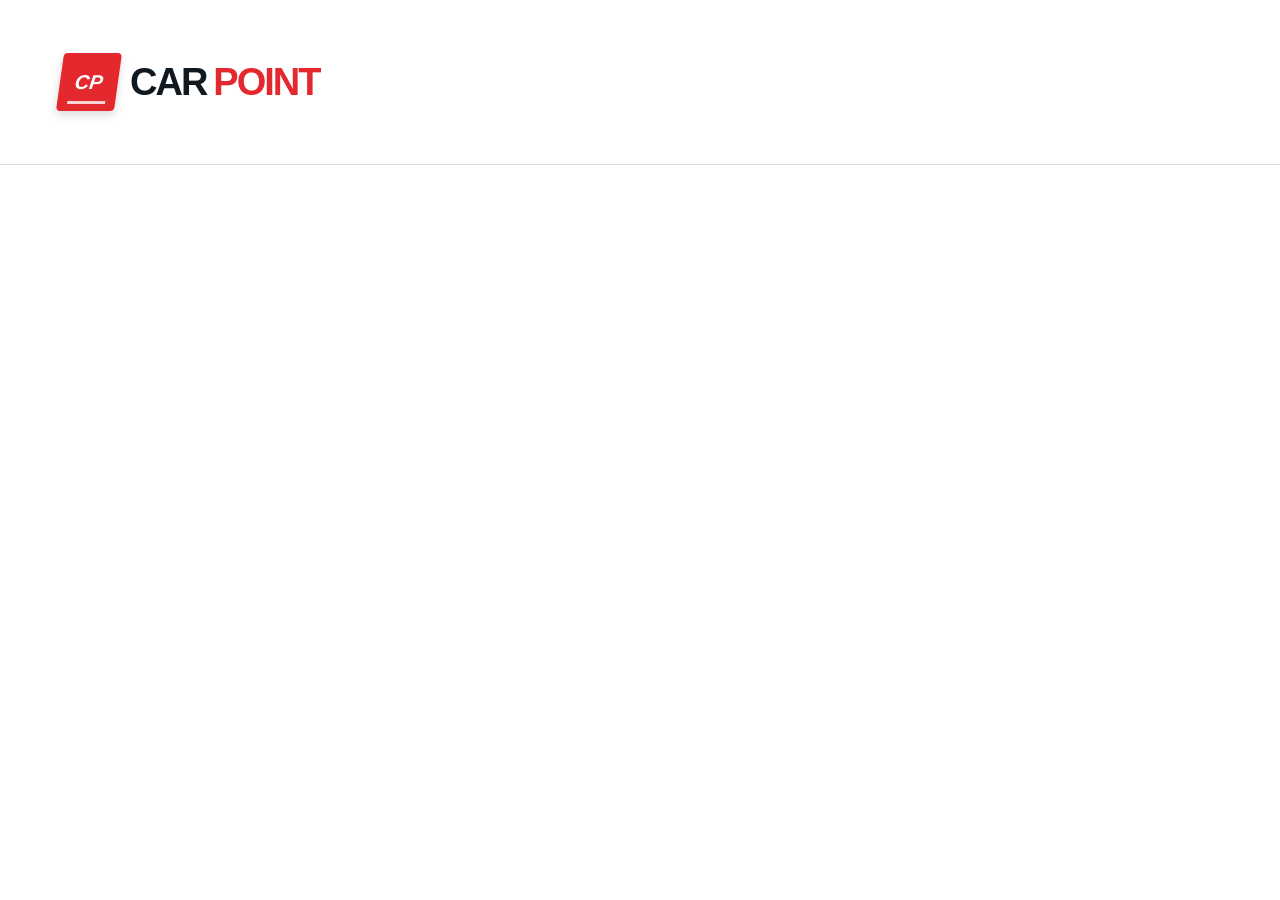
==== index.html @ 3acd8dbd "my website" ====
<!DOCTYPE html>
<html lang="ru">
<head>
    <meta charset="UTF-8">
    <meta name="viewport" content="width=device-width, initial-scale=1.0">

    <title>CAR POINT</title>

    <link rel="stylesheet" href="style.css">
</head>

<body>

    <header class="header">

        <div class="logo">

            <!-- Эмблема -->
            <div class="logo-icon">
                CP
            </div>

            <!-- Название -->
            <div class="logo-text">
                <span class="car">CAR</span>
                <span class="point">POINT</span>
            </div>

        </div>

    </header>

    <script src="script.js"></script>

</body>
</html>
---- style.css ----
* {
    margin: 0;
    padding: 0;
    box-sizing: border-box;
}

body {
    font-family: Arial, Helvetica, sans-serif;
    background: #ffffff;
}


/* =========================
   ШАПКА
========================= */

.header {
    width: 100%;
    height: 165px;

    background: #ffffff;

    border-bottom: 1px solid #dddddd;

    display: flex;
    align-items: center;

    padding-left: 60px;
}


/* =========================
   ЛОГОТИП
========================= */

.logo {
    display: flex;
    align-items: center;

    gap: 12px;

    cursor: pointer;
}


/* Эмблема */

.logo-icon {
    width: 58px;
    height: 58px;

    display: flex;
    align-items: center;
    justify-content: center;

    background: #e3292e;

    color: white;

    font-size: 20px;
    font-weight: 900;

    font-style: italic;

    transform: skew(-8deg);

    border-radius: 4px;

    box-shadow: 0 4px 10px rgba(0, 0, 0, 0.15);

    position: relative;
}


/* Маленькая декоративная линия */

.logo-icon::after {
    content: "";

    position: absolute;

    bottom: 7px;
    left: 10px;

    width: 38px;
    height: 3px;

    background: white;

    opacity: 0.8;
}


/* Название */

.logo-text {
    display: flex;

    align-items: baseline;

    gap: 7px;

    font-size: 38px;

    font-weight: 900;

    letter-spacing: -2px;
}


/* CAR */

.car {
    color: #101820;
}


/* POINT */

.point {
    color: #e3292e;
}


/* Эффект при наведении */

.logo:hover .logo-icon {
    transform: skew(-8deg) scale(1.05);
}

.logo:hover .point {
    color: #b91e23;
}


/* =========================
   ТЕЛЕФОН
========================= */

@media (max-width: 600px) {

    .header {
        padding-left: 20px;
    }

    .logo-text {
        font-size: 30px;
    }

    .logo-icon {
        width: 48px;
        height: 48px;

        font-size: 16px;
    }
}
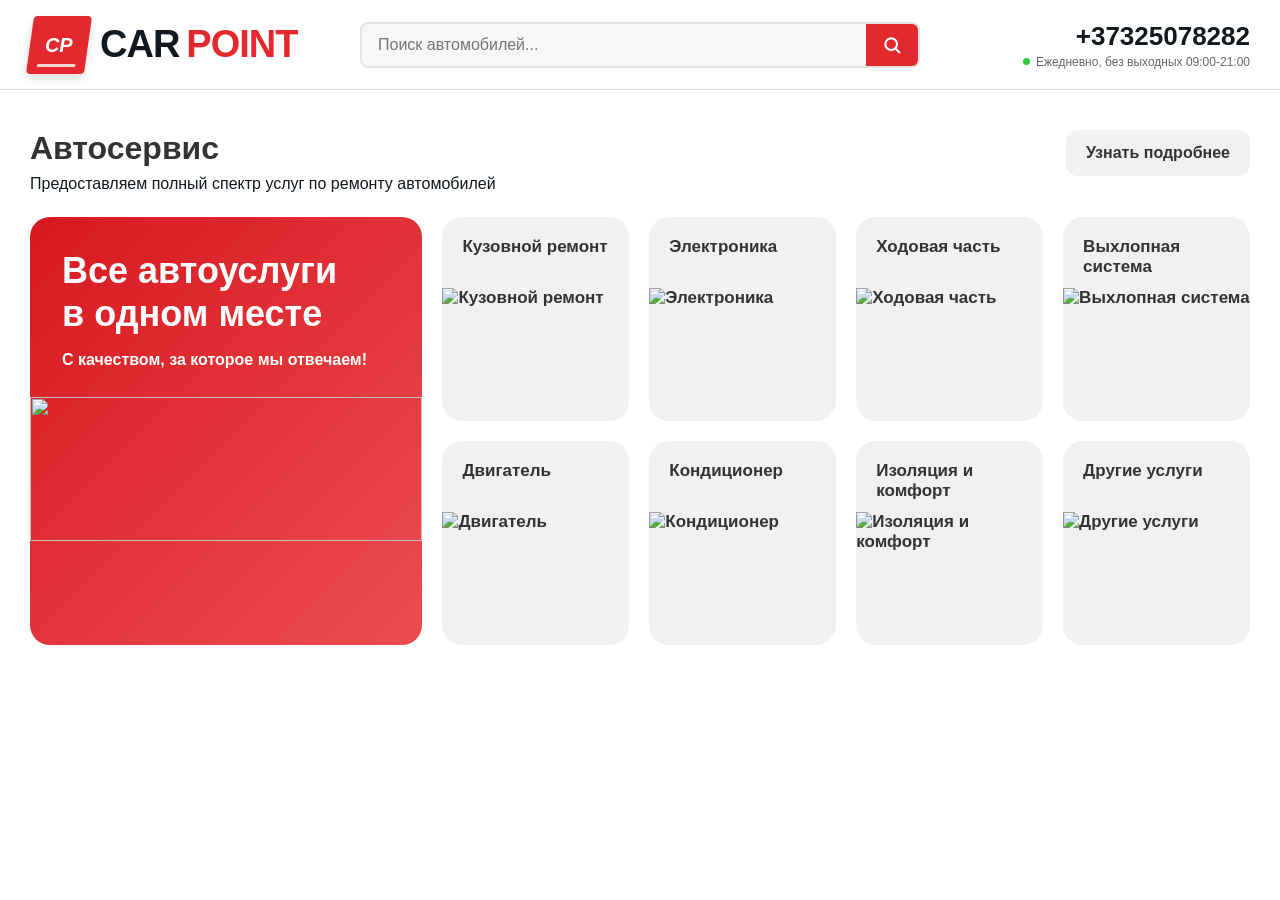
==== commit a2306b98: "website2" ====
--- a/index.html
+++ b/index.html
@@ -3,33 +3,135 @@
 <head>
     <meta charset="UTF-8">
     <meta name="viewport" content="width=device-width, initial-scale=1.0">
-
     <title>CAR POINT</title>
-
     <link rel="stylesheet" href="style.css">
 </head>
 
 <body>
 
+    <!-- ШАПКА САЙТА: три блока (логотип, поиск, контакты) -->
     <header class="header">
 
-        <div class="logo">
-
-            <!-- Эмблема -->
-            <div class="logo-icon">
-                CP
-            </div>
-
-            <!-- Название -->
+        <!-- 1. Логотип -->
+        <a href="/" class="logo">
+            <div class="logo-icon"><span>CP</span></div>
             <div class="logo-text">
                 <span class="car">CAR</span>
                 <span class="point">POINT</span>
+            </div>
+        </a>
+
+        <!-- 2. Поиск -->
+        <form class="search" role="search">
+            <input type="search" class="search-input" placeholder="Поиск автомобилей..." aria-label="Поиск">
+            <button type="submit" class="search-btn" aria-label="Найти">
+                <svg width="20" height="20" viewBox="0 0 24 24" fill="none" stroke="currentColor" stroke-width="2.5" stroke-linecap="round">
+                    <circle cx="11" cy="11" r="7"></circle>
+                    <line x1="16.5" y1="16.5" x2="21" y2="21"></line>
+                </svg>
+            </button>
+        </form>
+
+        <!-- 3. Контакты -->
+        <div class="contacts">
+
+            <div class="messengers">
+                <span class="messengers-text">Связаться с нами<br>через мессенджеры:</span>
+
+                <div class="messengers-icons">
+                    <a href="https://wa.me/+37325078282" class="messenger-link whatsapp" target="_blank" rel="noopener" aria-label="WhatsApp">
+                        <svg width="28" height="28" viewBox="0 0 24 24" fill="none" stroke="currentColor" stroke-width="1.8" stroke-linecap="round" stroke-linejoin="round">
+                            <path d="M3 21l1.65-4.8A9 9 0 1 1 8 19.4L3 21z"></path>
+                            <path d="M9 8.5c0 3.5 3 6.5 6.5 6.5l1-1.5-2-1-1 .8c-1-.4-2-1.4-2.4-2.4l.8-1-1-2L9 8.5z"></path>
+                        </svg>
+                    </a>
+
+                    <a href="https://t.me/+37325078282" class="messenger-link telegram" target="_blank" rel="noopener" aria-label="Telegram">
+                        <svg width="28" height="28" viewBox="0 0 24 24" fill="currentColor">
+                            <path d="M21.5 3.5 2.8 10.7c-.9.4-.9 1.1-.2 1.3l4.8 1.5 1.8 5.6c.2.6.4.8.9.8.4 0 .6-.2.9-.5l2.3-2.2 4.7 3.5c.9.5 1.5.2 1.7-.8l3.1-14.6c.3-1.3-.5-1.9-1.5-1.5z"></path>
+                        </svg>
+                    </a>
+                </div>
+            </div>
+
+            <div class="phone-block">
+                <a href="tel:+37325078282" class="phone">+37325078282</a>
+                <span class="work-time">Ежедневно, без выходных 09:00-21:00</span>
             </div>
 
         </div>
 
     </header>
 
+
+    <!-- БЛОК «АВТОСЕРВИС» -->
+    <section class="services">
+
+        <!-- Заголовок и кнопка -->
+        <div class="services-head">
+            <div>
+                <h2 class="services-title">Автосервис</h2>
+                <p class="services-subtitle">Предоставляем полный спектр услуг по ремонту автомобилей</p>
+            </div>
+            <a href="#" class="services-btn">Узнать подробнее</a>
+        </div>
+
+        <!-- Сетка карточек -->
+        <div class="services-grid">
+
+            <!-- Большая красная карточка -->
+            <div class="service-big">
+                <h3>Все автоуслуги<br>в одном месте</h3>
+                <p>С качеством, за которое мы отвечаем!</p>
+                <img src="images/services-big.png" >
+            </div>
+
+            <!-- Маленькие карточки -->
+            <a href="#" class="service-card">
+                Кузовной ремонт
+                <img src="images/kuzov.png" alt="Кузовной ремонт">
+            </a>
+
+            <a href="#" class="service-card">
+                Электроника
+                <img src="images/electronics.png" alt="Электроника">
+            </a>
+
+            <a href="#" class="service-card">
+                Ходовая часть
+                <img src="images/hodovaya.png" alt="Ходовая часть">
+            </a>
+
+            <a href="#" class="service-card">
+                Выхлопная система
+                <img src="images/exhaust.png" alt="Выхлопная система">
+            </a>
+
+            <a href="#" class="service-card">
+                Двигатель
+                <img src="images/engine.png" alt="Двигатель">
+            </a>
+
+            <a href="#" class="service-card">
+                Кондиционер
+                <img src="images/conditioner.png" alt="Кондиционер">
+            </a>
+
+            <a href="#" class="service-card">
+                Изоляция и комфорт
+                <img src="images/isolation.png" alt="Изоляция и комфорт">
+            </a>
+
+            <a href="#" class="service-card">
+                Другие услуги
+                <img src="images/other.png" alt="Другие услуги">
+            </a>
+
+        </div>
+    </section>
+
+   
+
     <script src="script.js"></script>
 
 </body>
--- a/style.css
+++ b/style.css
@@ -1,3 +1,4 @@
+/* Убираем стандартные отступы браузера у всех элементов */
 * {
     margin: 0;
     padding: 0;
@@ -11,21 +12,27 @@
 
 
 /* =========================
-   ШАПКА
+   ШАПКА (прикреплённая)
 ========================= */
 
 .header {
+    position: sticky;   /* шапка прилипает при прокрутке */
+    top: 0;
+    z-index: 100;       /* шапка всегда поверх контента */
+
     width: 100%;
-    height: 165px;
+    height: 90px;
 
     background: #ffffff;
-
     border-bottom: 1px solid #dddddd;
 
-    display: flex;
-    align-items: center;
-
-    padding-left: 60px;
+    /* Три колонки: логотип | поиск | контакты */
+    display: grid;
+    grid-template-columns: 1fr minmax(280px, 560px) 1fr;
+    align-items: center;
+    gap: 20px;
+
+    padding: 0 60px;
 }
 
 
@@ -36,14 +43,13 @@
 .logo {
     display: flex;
     align-items: center;
-
     gap: 12px;
 
+    width: fit-content;
+
+    text-decoration: none;
     cursor: pointer;
 }
-
-
-/* Эмблема */
 
 .logo-icon {
     width: 58px;
@@ -54,75 +60,57 @@
     justify-content: center;
 
     background: #e3292e;
-
     color: white;
 
     font-size: 20px;
     font-weight: 900;
-
     font-style: italic;
 
     transform: skew(-8deg);
-
     border-radius: 4px;
-
     box-shadow: 0 4px 10px rgba(0, 0, 0, 0.15);
 
     position: relative;
-}
-
-
-/* Маленькая декоративная линия */
-
+    transition: transform 0.2s ease;
+}
+
+/* Буквы наклоняем обратно, чтобы не были перекошены */
+.logo-icon span {
+    display: block;
+    transform: skew(8deg);
+}
+
+/* Белая линия внизу эмблемы */
 .logo-icon::after {
     content: "";
-
     position: absolute;
-
     bottom: 7px;
     left: 10px;
-
     width: 38px;
     height: 3px;
 
     background: white;
-
     opacity: 0.8;
 }
 
-
-/* Название */
-
 .logo-text {
     display: flex;
-
     align-items: baseline;
-
     gap: 7px;
 
     font-size: 38px;
-
     font-weight: 900;
-
-    letter-spacing: -2px;
-}
-
-
-/* CAR */
+    letter-spacing: -1px;
+}
 
 .car {
     color: #101820;
 }
 
-
-/* POINT */
-
 .point {
     color: #e3292e;
-}
-
-
-/* Эффект при наведении */
+    transition: color 0.2s ease;
+}
 
 .logo:hover .logo-icon {
     transform: skew(-8deg) scale(1.05);
@@ -134,23 +122,361 @@
 
 
 /* =========================
-   ТЕЛЕФОН
-========================= */
-
+   ПОИСК
+========================= */
+
+.search {
+    grid-column: 2;
+
+    display: flex;
+    align-items: center;
+
+    height: 46px;
+
+    border: 2px solid #e3e3e3;
+    border-radius: 8px;
+    overflow: hidden;
+
+    background: #f7f7f7;
+    transition: border-color 0.2s ease, background 0.2s ease;
+}
+
+/* При клике в поле рамка становится красной */
+.search:focus-within {
+    border-color: #e3292e;
+    background: #ffffff;
+}
+
+.search-input {
+    flex: 1;
+    min-width: 0;
+    height: 100%;
+
+    border: none;
+    outline: none;
+    background: transparent;
+
+    padding: 0 16px;
+    font-size: 16px;
+}
+
+.search-btn {
+    width: 52px;
+    height: 100%;
+
+    border: none;
+    background: #e3292e;
+    color: white;
+
+    display: flex;
+    align-items: center;
+    justify-content: center;
+
+    cursor: pointer;
+    transition: background 0.2s ease;
+}
+
+.search-btn:hover {
+    background: #b91e23;
+}
+
+
+/* =========================
+   КОНТАКТЫ (справа)
+========================= */
+
+.contacts {
+    grid-column: 3;
+    justify-self: end;
+
+    display: flex;
+    align-items: center;
+    gap: 20px;
+}
+
+.messengers {
+    display: flex;
+    align-items: center;
+    gap: 14px;
+
+    background: #f3f3f3;
+    border-radius: 10px;
+    padding: 10px 16px;
+}
+
+.messengers-text {
+    font-size: 13px;
+    font-weight: 700;
+    line-height: 1.25;
+    color: #101820;
+}
+
+.messengers-icons {
+    display: flex;
+    align-items: center;
+    gap: 10px;
+}
+
+.messenger-link {
+    display: flex;
+    color: #101820;
+    transition: color 0.2s ease, transform 0.2s ease;
+}
+
+.messenger-link:hover {
+    transform: scale(1.1);
+}
+
+.messenger-link.whatsapp:hover {
+    color: #25d366;
+}
+
+.messenger-link.telegram:hover {
+    color: #229ed9;
+}
+
+.phone-block {
+    display: flex;
+    flex-direction: column;
+    align-items: flex-end;
+    gap: 3px;
+}
+
+.phone {
+    font-size: 26px;
+    font-weight: 800;
+    color: #101820;
+    text-decoration: none;
+    white-space: nowrap;
+    transition: color 0.2s ease;
+}
+
+.phone:hover {
+    color: #e3292e;
+}
+
+.work-time {
+    display: flex;
+    align-items: center;
+    gap: 6px;
+
+    font-size: 12px;
+    color: #666666;
+    white-space: nowrap;
+}
+
+/* Зелёная точка перед временем работы */
+.work-time::before {
+    content: "";
+    width: 7px;
+    height: 7px;
+    border-radius: 50%;
+    background: #2ecc40;
+}
+
+
+/* =========================
+   БЛОК «АВТОСЕРВИС»
+========================= */
+
+.services {
+    max-width: 1400px;
+    margin: 40px auto;   /* по центру страницы */
+    padding: 0 60px;
+}
+
+/* Заголовок слева, кнопка справа */
+.services-head {
+    display: flex;
+    justify-content: space-between;
+    align-items: flex-start;
+    margin-bottom: 24px;
+}
+
+.services-title {
+    font-size: 32px;
+    color: #333333;
+    margin-bottom: 8px;
+}
+
+.services-subtitle {
+    font-size: 16px;
+    color: #101820;
+}
+
+.services-btn {
+    background: #f0f1f3;
+    color: #333333;
+    font-weight: 700;
+    text-decoration: none;
+
+    padding: 14px 20px;
+    border-radius: 12px;
+    transition: background 0.2s ease;
+}
+
+.services-btn:hover {
+    background: #e3e4e7;
+}
+
+/* Сетка: 1 большая колонка + 4 маленьких */
+.services-grid {
+    display: grid;
+    grid-template-columns: 2.1fr repeat(4, 1fr);
+    grid-auto-rows: 204px;   /* высота одной строки */
+    gap: 20px;
+}
+
+/* Маленькая карточка */
+.service-card {
+    position: relative;   /* чтобы картинку прижать вниз */
+    overflow: hidden;     /* обрезаем всё, что вылезает */
+
+    background: #f0f1f3;
+    border-radius: 20px;
+    padding: 20px;
+
+    color: #333333;
+    font-size: 17px;
+    font-weight: 700;
+    text-decoration: none;
+
+    transition: transform 0.2s ease;
+}
+
+.service-card:hover {
+    transform: translateY(-4px);
+}
+
+.service-card img {
+    position: absolute;
+    left: 0;
+    bottom: 0;
+
+    width: 100%;
+    height: 65%;
+    object-fit: contain;   /* картинка не растягивается */
+    object-position: center bottom;
+}
+
+/* Большая красная карточка */
+.service-big {
+    grid-row: span 2;   /* занимает две строки */
+
+    position: relative;
+    overflow: hidden;
+
+    background: linear-gradient(135deg, #d7191f, #ec4c51);
+    color: white;
+    border-radius: 20px;
+    padding: 32px;
+}
+
+.service-big h3 {
+    font-size: 36px;
+    line-height: 1.2;
+    margin-bottom: 16px;
+}
+
+.service-big p {
+    font-size: 16px;
+    font-weight: 700;
+}
+
+.service-big img {
+    position: absolute;
+    left: 0;
+    bottom: 0;
+
+    width: 100%;
+    height: 58%;
+    object-fit: contain;
+    object-position: center bottom;
+}
+
+
+/* =========================
+   АДАПТИВ
+   (порядок важен: от большего экрана к меньшему)
+========================= */
+
+/* Средние экраны */
+@media (max-width: 1400px) {
+
+    .header {
+        padding: 0 30px;
+    }
+
+    .messengers {
+        display: none;   /* прячем плашку мессенджеров */
+    }
+
+    .services {
+        padding: 0 30px;
+    }
+}
+
+/* Планшеты */
+@media (max-width: 1000px) {
+
+    .header {
+        grid-template-columns: auto 1fr;
+    }
+
+    .contacts {
+        display: none;   /* остаются логотип и поиск */
+    }
+
+    .services-grid {
+        grid-template-columns: repeat(2, 1fr);
+    }
+
+    .service-big {
+        grid-column: 1 / -1;   /* на всю ширину */
+        grid-row: auto;
+        height: 340px;
+    }
+}
+
+/* Телефоны */
 @media (max-width: 600px) {
 
     .header {
-        padding-left: 20px;
+        height: 70px;
+        padding: 0 16px;
+        gap: 12px;
     }
 
     .logo-text {
-        font-size: 30px;
+        display: none;   /* остаётся только эмблема */
     }
 
     .logo-icon {
-        width: 48px;
-        height: 48px;
-
+        width: 44px;
+        height: 44px;
         font-size: 16px;
     }
+
+    .logo-icon::after {
+        left: 7px;
+        width: 30px;
+        bottom: 5px;
+    }
+
+    .search {
+        height: 40px;
+    }
+
+    .services {
+        padding: 0 16px;
+    }
+
+    .services-head {
+        flex-direction: column;
+        gap: 16px;
+    }
+
+    .service-big h3 {
+        font-size: 28px;
+    }
 }
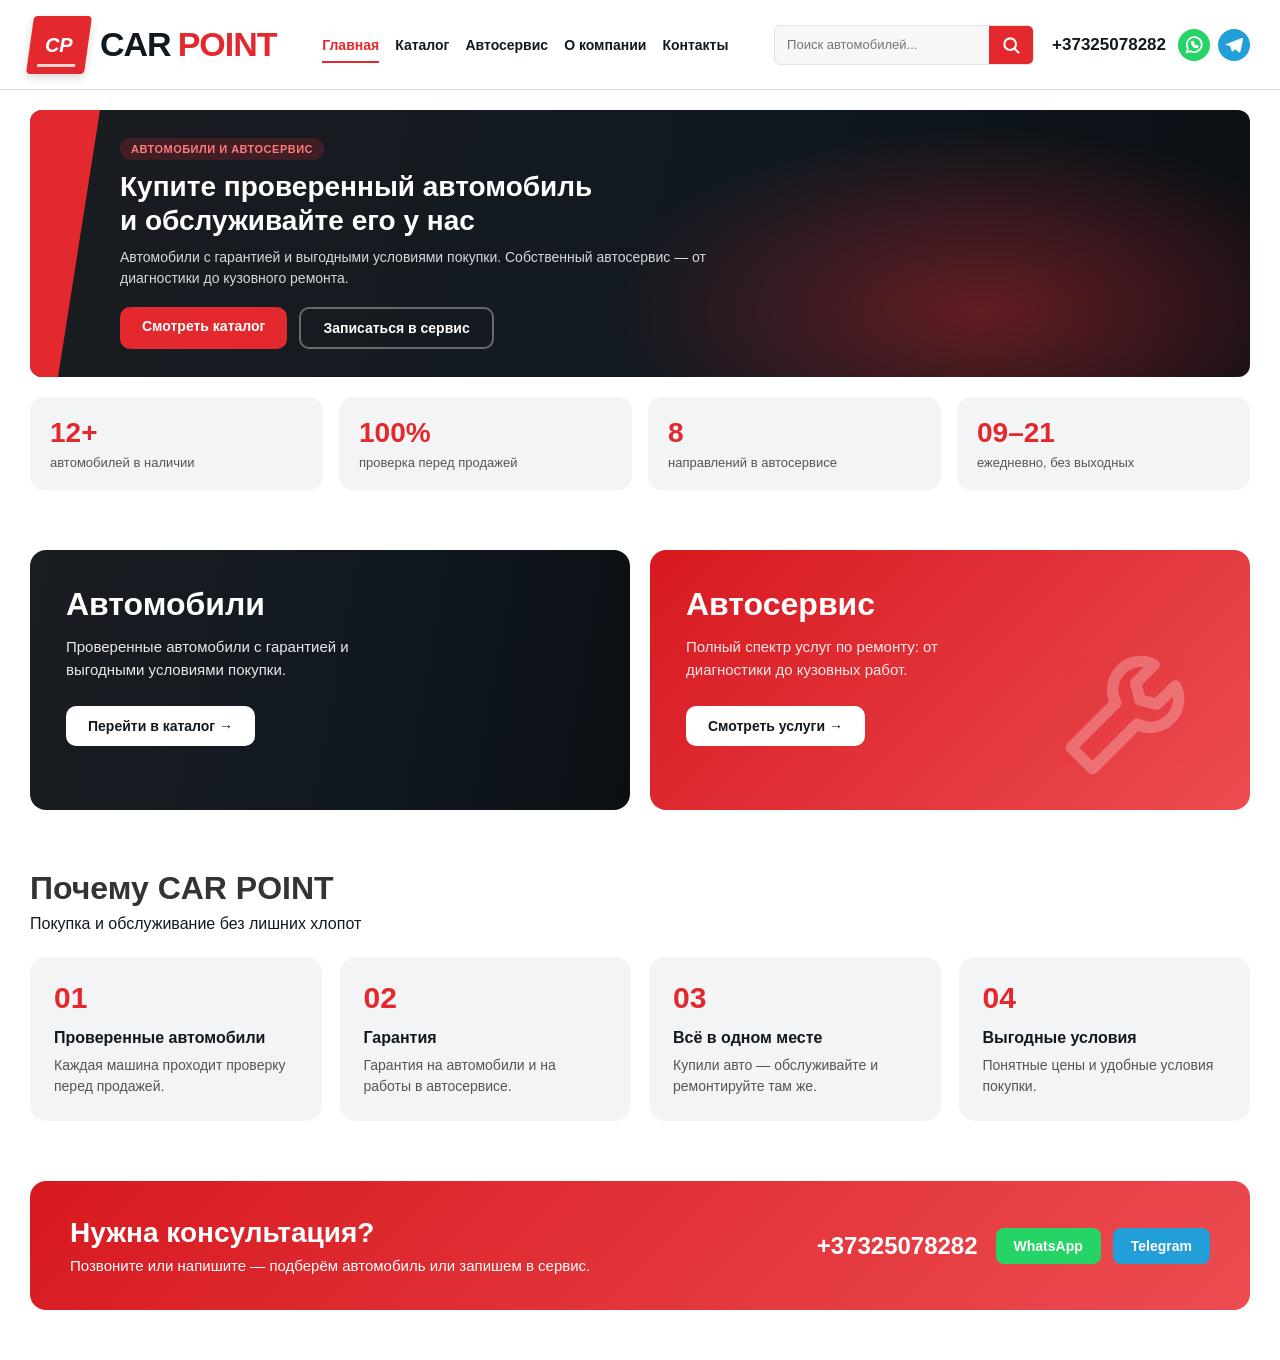
==== commit a218544e: "update my site" ====
--- a/index.html
+++ b/index.html
@@ -3,17 +3,16 @@
 <head>
     <meta charset="UTF-8">
     <meta name="viewport" content="width=device-width, initial-scale=1.0">
-    <title>CAR POINT</title>
+    <title>CAR POINT — автомобили и автосервис</title>
     <link rel="stylesheet" href="style.css">
 </head>
 
 <body>
 
-    <!-- ШАПКА САЙТА: три блока (логотип, поиск, контакты) -->
+    <!-- ===== ШАПКА ===== -->
     <header class="header">
 
-        <!-- 1. Логотип -->
-        <a href="/" class="logo">
+        <a href="index.html" class="logo">
             <div class="logo-icon"><span>CP</span></div>
             <div class="logo-text">
                 <span class="car">CAR</span>
@@ -21,7 +20,14 @@
             </div>
         </a>
 
-        <!-- 2. Поиск -->
+        <nav class="nav" aria-label="Главное меню">
+            <a href="index.html" class="active">Главная</a>
+            <a href="catalog.html">Каталог</a>
+            <a href="services.html">Автосервис</a>
+            <a href="about.html">О компании</a>
+            <a href="contacts.html">Контакты</a>
+        </nav>
+
         <form class="search" role="search">
             <input type="search" class="search-input" placeholder="Поиск автомобилей..." aria-label="Поиск">
             <button type="submit" class="search-btn" aria-label="Найти">
@@ -32,107 +38,136 @@
             </button>
         </form>
 
-        <!-- 3. Контакты -->
         <div class="contacts">
-
-            <div class="messengers">
-                <span class="messengers-text">Связаться с нами<br>через мессенджеры:</span>
-
-                <div class="messengers-icons">
-                    <a href="https://wa.me/+37325078282" class="messenger-link whatsapp" target="_blank" rel="noopener" aria-label="WhatsApp">
-                        <svg width="28" height="28" viewBox="0 0 24 24" fill="none" stroke="currentColor" stroke-width="1.8" stroke-linecap="round" stroke-linejoin="round">
-                            <path d="M3 21l1.65-4.8A9 9 0 1 1 8 19.4L3 21z"></path>
-                            <path d="M9 8.5c0 3.5 3 6.5 6.5 6.5l1-1.5-2-1-1 .8c-1-.4-2-1.4-2.4-2.4l.8-1-1-2L9 8.5z"></path>
-                        </svg>
-                    </a>
-
-                    <a href="https://t.me/+37325078282" class="messenger-link telegram" target="_blank" rel="noopener" aria-label="Telegram">
-                        <svg width="28" height="28" viewBox="0 0 24 24" fill="currentColor">
-                            <path d="M21.5 3.5 2.8 10.7c-.9.4-.9 1.1-.2 1.3l4.8 1.5 1.8 5.6c.2.6.4.8.9.8.4 0 .6-.2.9-.5l2.3-2.2 4.7 3.5c.9.5 1.5.2 1.7-.8l3.1-14.6c.3-1.3-.5-1.9-1.5-1.5z"></path>
-                        </svg>
-                    </a>
-                </div>
-            </div>
-
             <div class="phone-block">
                 <a href="tel:+37325078282" class="phone">+37325078282</a>
                 <span class="work-time">Ежедневно, без выходных 09:00-21:00</span>
             </div>
 
+            <div class="messengers-icons">
+                <a href="https://wa.me/+37325078282" class="messenger-link whatsapp" target="_blank" rel="noopener" aria-label="WhatsApp">
+                    <svg width="20" height="20" viewBox="0 0 24 24" fill="none" stroke="currentColor" stroke-width="2" stroke-linecap="round" stroke-linejoin="round">
+                        <path d="M3 21l1.65-4.8A9 9 0 1 1 8 19.4L3 21z"></path>
+                        <path d="M9 8.5c0 3.5 3 6.5 6.5 6.5l1-1.5-2-1-1 .8c-1-.4-2-1.4-2.4-2.4l.8-1-1-2L9 8.5z"></path>
+                    </svg>
+                </a>
+                <a href="https://t.me/+37325078282" class="messenger-link telegram" target="_blank" rel="noopener" aria-label="Telegram">
+                    <svg width="20" height="20" viewBox="0 0 24 24" fill="currentColor">
+                        <path d="M21.5 3.5 2.8 10.7c-.9.4-.9 1.1-.2 1.3l4.8 1.5 1.8 5.6c.2.6.4.8.9.8.4 0 .6-.2.9-.5l2.3-2.2 4.7 3.5c.9.5 1.5.2 1.7-.8l3.1-14.6c.3-1.3-.5-1.9-1.5-1.5z"></path>
+                    </svg>
+                </a>
+            </div>
         </div>
 
     </header>
 
 
-    <!-- БЛОК «АВТОСЕРВИС» -->
-    <section class="services">
+    <main>
 
-        <!-- Заголовок и кнопка -->
-        <div class="services-head">
-            <div>
-                <h2 class="services-title">Автосервис</h2>
-                <p class="services-subtitle">Предоставляем полный спектр услуг по ремонту автомобилей</p>
-            </div>
-            <a href="#" class="services-btn">Узнать подробнее</a>
-        </div>
+        <!-- ===== 1. ГЛАВНЫЙ ЭКРАН ===== -->
+        <section class="wrap">
+            <div class="hero">
+                <div class="hero-text">
+                    <span class="hero-tag">Автомобили и автосервис</span>
+                    <h1>Купите проверенный автомобиль<br>и обслуживайте его у нас</h1>
+                    <p>Автомобили с гарантией и выгодными условиями покупки. Собственный автосервис — от диагностики до кузовного ремонта.</p>
 
-        <!-- Сетка карточек -->
-        <div class="services-grid">
+                    <div class="hero-btns">
+                        <a href="catalog.html" class="btn btn-red">Смотреть каталог</a>
+                        <a href="services.html" class="btn btn-ghost">Записаться в сервис</a>
+                    </div>
+                </div>
 
-            <!-- Большая красная карточка -->
-            <div class="service-big">
-                <h3>Все автоуслуги<br>в одном месте</h3>
-                <p>С качеством, за которое мы отвечаем!</p>
-                <img src="images/services-big.png" >
+                <img src="images/banner-car.png" alt="" class="hero-car">
             </div>
 
-            <!-- Маленькие карточки -->
-            <a href="#" class="service-card">
-                Кузовной ремонт
-                <img src="images/kuzov.png" alt="Кузовной ремонт">
-            </a>
+            <!-- цифры -->
+            <div class="stats">
+                <div class="stat"><b>12+</b><span>автомобилей в наличии</span></div>
+                <div class="stat"><b>100%</b><span>проверка перед продажей</span></div>
+                <div class="stat"><b>8</b><span>направлений в автосервисе</span></div>
+                <div class="stat"><b>09–21</b><span>ежедневно, без выходных</span></div>
+            </div>
+        </section>
 
-            <a href="#" class="service-card">
-                Электроника
-                <img src="images/electronics.png" alt="Электроника">
-            </a>
 
-            <a href="#" class="service-card">
-                Ходовая часть
-                <img src="images/hodovaya.png" alt="Ходовая часть">
-            </a>
+        <!-- ===== 2. ДВА НАПРАВЛЕНИЯ ===== -->
+        <section class="wrap section">
+            <div class="dir-grid">
 
-            <a href="#" class="service-card">
-                Выхлопная система
-                <img src="images/exhaust.png" alt="Выхлопная система">
-            </a>
+                <a href="catalog.html" class="dir-card dir-cars">
+                    <div class="dir-text">
+                        <h2>Автомобили</h2>
+                        <p>Проверенные автомобили с гарантией и выгодными условиями покупки.</p>
+                        <span class="dir-link">Перейти в каталог →</span>
+                    </div>
+                    <img src="" alt="" class="dir-car-img">
+                </a>
 
-            <a href="#" class="service-card">
-                Двигатель
-                <img src="images/engine.png" alt="Двигатель">
-            </a>
+                <a href="services.html" class="dir-card dir-service">
+                    <div class="dir-text">
+                        <h2>Автосервис</h2>
+                        <p>Полный спектр услуг по ремонту: от диагностики до кузовных работ.</p>
+                        <span class="dir-link">Смотреть услуги →</span>
+                    </div>
+                    <svg class="dir-icon" viewBox="0 0 24 24" fill="none" stroke="currentColor" stroke-width="1.6" stroke-linecap="round" stroke-linejoin="round" aria-hidden="true">
+                        <path d="M14.7 6.3a4 4 0 0 0-5.4 5.4L3 18l3 3 6.3-6.3a4 4 0 0 0 5.4-5.4l-2.6 2.6-2.4-.6-.6-2.4z"/>
+                    </svg>
+                </a>
 
-            <a href="#" class="service-card">
-                Кондиционер
-                <img src="images/conditioner.png" alt="Кондиционер">
-            </a>
+            </div>
+        </section>
 
-            <a href="#" class="service-card">
-                Изоляция и комфорт
-                <img src="images/isolation.png" alt="Изоляция и комфорт">
-            </a>
 
-            <a href="#" class="service-card">
-                Другие услуги
-                <img src="images/other.png" alt="Другие услуги">
-            </a>
+        <!-- ===== 3. ПРЕИМУЩЕСТВА ===== -->
+        <section class="wrap section">
+            <div class="section-head">
+                <h2>Почему CAR POINT</h2>
+                <p>Покупка и обслуживание без лишних хлопот</p>
+            </div>
 
-        </div>
-    </section>
+            <div class="why-grid">
+                <div class="why-card">
+                    <span class="why-num">01</span>
+                    <h3>Проверенные автомобили</h3>
+                    <p>Каждая машина проходит проверку перед продажей.</p>
+                </div>
+                <div class="why-card">
+                    <span class="why-num">02</span>
+                    <h3>Гарантия</h3>
+                    <p>Гарантия на автомобили и на работы в автосервисе.</p>
+                </div>
+                <div class="why-card">
+                    <span class="why-num">03</span>
+                    <h3>Всё в одном месте</h3>
+                    <p>Купили авто — обслуживайте и ремонтируйте там же.</p>
+                </div>
+                <div class="why-card">
+                    <span class="why-num">04</span>
+                    <h3>Выгодные условия</h3>
+                    <p>Понятные цены и удобные условия покупки.</p>
+                </div>
+            </div>
+        </section>
 
-   
 
-    <script src="script.js"></script>
+        <!-- ===== 4. СВЯЗАТЬСЯ ===== -->
+        <section class="wrap section">
+            <div class="cta">
+                <div>
+                    <h2>Нужна консультация?</h2>
+                    <p>Позвоните или напишите — подберём автомобиль или запишем в сервис.</p>
+                </div>
+
+                <div class="cta-actions">
+                    <a href="tel:+37325078282" class="cta-phone">+37325078282</a>
+                    <a href="https://wa.me/+37325078282" target="_blank" rel="noopener" class="contact-link whatsapp">WhatsApp</a>
+                    <a href="https://t.me/+37325078282" target="_blank" rel="noopener" class="contact-link telegram">Telegram</a>
+                </div>
+            </div>
+        </section>
+
+    </main>
 
 </body>
 </html>
--- a/style.css
+++ b/style.css
@@ -1,86 +1,130 @@
-/* Убираем стандартные отступы браузера у всех элементов */
+/* ========================
+
+=============================
+   CAR POINT — style.css (общий для всех страниц)
+   1. Основа   2. Шапка   3. Главная   4. Каталог
+   5. Внутренние страницы   6. Адаптив
+   ===================================================== */
+
+
+/* ===================== 1. ОСНО       ===================== */
+
+:root {
+    --red:      #e3292e;
+    --red-dark: #b91e23;
+    --dark:     #101820;
+    --text:     #333333;
+    --muted:    #777777;
+    --line:     #e0e2e6;
+    --soft:     #f3f4f6;
+    --radius:   12px;
+}
+
 * {
     margin: 0;
     padding: 0;
+
     box-sizing: border-box;
 }
+
+html { scroll-behavior: smooth; }
 
 body {
     font-family: Arial, Helvetica, sans-serif;
+    color: var(--dark);
     background: #ffffff;
 }
 
-
-/* =========================
-   ШАПКА (прикреплённая)
-========================= */
+a      { text-decoration: none; }
+button { font-family: inherit; }
+
+/* контейнер страницы */
+.wrap {
+    max-width: 1400px;
+    margin: 0 auto;
+    padding: 0 60px;
+}
+
+.section { margin-top: 60px; }
+
+body > main { padding-bottom: 50px; }
+
+.section-head { margin-bottom: 24px; }
+
+.section-head h2 {
+    margin-bottom: 8px;
+    font-size: 32px;
+    color: var(--text);
+}
+
+.section-head p { font-size: 16px; }
+
+/* кнопки */
+.btn {
+    display: inline-block;
+    padding: 11px 22px;
+    font-size: 14px;
+    font-weight: 700;
+    border-radius: 10px;
+    transition: background 0.2s, border-color 0.2s;
+}
+
+.btn-red   { color: #ffffff; background: var(--red); }
+.btn-red:hover { background: var(--red-dark); }
+
+.btn-ghost { color: #ffffff; border: 2px solid rgba(255, 255, 255, 0.35); }
+.btn-ghost:hover { border-color: #ffffff; }
+
+
+/* ===================== 2. ШАПКА ===================== */
 
 .header {
-    position: sticky;   /* шапка прилипает при прокрутке */
+    position: sticky;
     top: 0;
-    z-index: 100;       /* шапка всегда поверх контента */
-
-    width: 100%;
+    z-index: 100;
+
     height: 90px;
+    padding: 0 60px;
+
+    display: flex;
+    align-items: center;
+    gap: 28px;
 
     background: #ffffff;
     border-bottom: 1px solid #dddddd;
-
-    /* Три колонки: логотип | поиск | контакты */
-    display: grid;
-    grid-template-columns: 1fr minmax(280px, 560px) 1fr;
-    align-items: center;
-    gap: 20px;
-
-    padding: 0 60px;
-}
-
-
-/* =========================
-   ЛОГОТИП
-========================= */
-
+}
+
+/* логотип */
 .logo {
     display: flex;
     align-items: center;
     gap: 12px;
-
-    width: fit-content;
-
-    text-decoration: none;
-    cursor: pointer;
+    flex-shrink: 0;
 }
 
 .logo-icon {
+    position: relative;
     width: 58px;
     height: 58px;
 
     display: flex;
     align-items: center;
     justify-content: center;
-
-    background: #e3292e;
-    color: white;
 
     font-size: 20px;
     font-weight: 900;
     font-style: italic;
-
-    transform: skew(-8deg);
+    color: #ffffff;
+
+    background: var(--red);
     border-radius: 4px;
     box-shadow: 0 4px 10px rgba(0, 0, 0, 0.15);
-
-    position: relative;
-    transition: transform 0.2s ease;
-}
-
-/* Буквы наклоняем обратно, чтобы не были перекошены */
-.logo-icon span {
-    display: block;
-    transform: skew(8deg);
-}
-
-/* Белая линия внизу эмблемы */
+    transform: skew(-8deg);
+    transition: transform 0.2s;
+}
+
+.logo-icon span { display: block; transform: skew(8deg); }
+
 .logo-icon::after {
     content: "";
     position: absolute;
@@ -88,8 +132,7 @@
     left: 10px;
     width: 38px;
     height: 3px;
-
-    background: white;
+    background: #ffffff;
     opacity: 0.8;
 }
 
@@ -97,386 +140,789 @@
     display: flex;
     align-items: baseline;
     gap: 7px;
-
-    font-size: 38px;
+    font-size: 34px;
     font-weight: 900;
     letter-spacing: -1px;
 }
 
-.car {
-    color: #101820;
-}
-
-.point {
-    color: #e3292e;
-    transition: color 0.2s ease;
-}
-
-.logo:hover .logo-icon {
-    transform: skew(-8deg) scale(1.05);
-}
-
-.logo:hover .point {
-    color: #b91e23;
-}
-
-
-/* =========================
-   ПОИСК
-========================= */
-
+.car   { color: var(--dark); }
+.point { color: var(--red); transition: color 0.2s; }
+
+.logo:hover .logo-icon { transform: skew(-8deg) scale(1.05); }
+.logo:hover .point     { color: var(--red-dark); }
+
+/* меню */
+.nav {
+    flex: 1;
+    display: flex;
+    justify-content: center;
+    gap: 26px;
+}
+
+.nav a {
+    position: relative;
+    padding: 6px 0;
+    font-size: 14px;
+    font-weight: 700;
+    color: var(--dark);
+    white-space: nowrap;
+    transition: color 0.2s;
+}
+
+.nav a:hover,
+.nav a.active { color: var(--red); }
+
+.nav a.active::after {
+    content: "";
+    position: absolute;
+    left: 0;
+    right: 0;
+    bottom: -4px;
+    height: 2px;
+    background: var(--red);
+}
+
+/* поиск */
 .search {
-    grid-column: 2;
-
-    display: flex;
-    align-items: center;
-
-    height: 46px;
-
-    border: 2px solid #e3e3e3;
-    border-radius: 8px;
+    width: 260px;
+    height: 40px;
+    flex-shrink: 0;
+
+    display: flex;
+    align-items: center;
     overflow: hidden;
 
     background: #f7f7f7;
-    transition: border-color 0.2s ease, background 0.2s ease;
-}
-
-/* При клике в поле рамка становится красной */
-.search:focus-within {
-    border-color: #e3292e;
-    background: #ffffff;
-}
+    border: 1px solid #e3e3e3;
+    border-radius: 6px;
+    transition: border-color 0.2s, background 0.2s;
+}
+
+.search:focus-within { background: #ffffff; border-color: var(--red); }
 
 .search-input {
     flex: 1;
     min-width: 0;
     height: 100%;
-
+    padding: 0 12px;
+    font-size: 13px;
     border: none;
     outline: none;
     background: transparent;
-
-    padding: 0 16px;
-    font-size: 16px;
 }
 
 .search-btn {
-    width: 52px;
+    width: 44px;
     height: 100%;
-
+    display: flex;
+    align-items: center;
+    justify-content: center;
+    color: #ffffff;
+    background: var(--red);
     border: none;
-    background: #e3292e;
-    color: white;
-
+    cursor: pointer;
+    transition: background 0.2s;
+}
+
+.search-btn:hover { background: var(--red-dark); }
+
+/* контакты */
+.contacts {
+    display: flex;
+    align-items: center;
+    gap: 12px;
+    flex-shrink: 0;
+}
+
+.phone-block { display: flex; flex-direction: column; gap: 3px; }
+
+.phone {
+    font-size: 17px;
+    font-weight: 800;
+    color: var(--dark);
+    white-space: nowrap;
+    transition: color 0.2s;
+}
+
+.phone:hover { color: var(--red); }
+
+.work-time {
+    max-width: 150px;
+    font-size: 10px;
+    line-height: 1.3;
+    color: #666666;
+}
+
+.messengers-icons { display: flex; gap: 8px; }
+
+.messenger-link {
+    width: 32px;
+    height: 32px;
     display: flex;
     align-items: center;
     justify-content: center;
-
+    color: #ffffff;
+    border-radius: 50%;
+    transition: transform 0.2s;
+}
+
+.messenger-link:hover { transform: scale(1.1); }
+
+.whatsapp { background: #25d366; }
+.telegram { background: #229ed9; }
+
+
+/* ===================== 3. ГЛАВНАЯ ===================== */
+
+/* главный экран */
+.hero {
+    position: relative;
+    overflow: hidden;
+
+    min-height: 220px;
+    margin-top: 20px;
+    padding: 28px 60px 28px 100px;
+
+    display: flex;
+    align-items: center;
+
+    color: #ffffff;
+    background: linear-gradient(100deg, #1a1d22 0%, #101820 60%, #0b0f14 100%);
+    border-radius: var(--radius);
+}
+
+.hero::before {                          /* красная косая полоса */
+    content: "";
+    position: absolute;
+    inset: 0 auto 0 0;
+    width: 70px;
+    background: var(--red);
+    clip-path: polygon(0 0, 100% 0, 40% 100%, 0 100%);
+}
+
+.hero::after {                           /* красное свечение */
+    content: "";
+    position: absolute;
+    inset: 0 0 0 auto;
+    width: 55%;
+    background: radial-gradient(ellipse at 60% 75%, rgba(227, 41, 46, 0.4), transparent 65%);
+    pointer-events: none;
+}
+
+.hero-text { position: relative; z-index: 2; max-width: 640px; }
+
+.hero-tag {
+    display: inline-block;
+    margin-bottom: 10px;
+    padding: 5px 11px;
+    font-size: 11px;
+    font-weight: 700;
+    letter-spacing: 0.5px;
+    text-transform: uppercase;
+    color: #ff7a7e;
+    background: rgba(227, 41, 46, 0.2);
+    border-radius: 20px;
+}
+
+.hero h1 { margin-bottom: 10px; font-size: 28px; line-height: 1.2; }
+
+.hero p {
+    margin-bottom: 18px;
+    font-size: 14px;
+    line-height: 1.5;
+    color: #d5d8dc;
+}
+
+.hero-btns { display: flex; flex-wrap: wrap; gap: 12px; }
+
+.hero-car {                              /* машина выезжает справа */
+    position: absolute;
+    z-index: 1;
+    right: -130px;
+    bottom: -22px;
+    height: 100%;
+    width: auto;
+}
+
+/* цифры */
+.stats {
+    margin-top: 20px;
+    display: grid;
+    grid-template-columns: repeat(4, 1fr);
+    gap: 16px;
+}
+
+.stat {
+    padding: 20px;
+    display: flex;
+    flex-direction: column;
+    gap: 6px;
+    background: var(--soft);
+    border-radius: 14px;
+}
+
+.stat b    { font-size: 28px; color: var(--red); }
+.stat span { font-size: 13px; color: #555555; }
+
+/* два направления */
+.dir-grid {
+    display: grid;
+    grid-template-columns: 1fr 1fr;
+    gap: 20px;
+}
+
+.dir-card {
+    position: relative;
+    overflow: hidden;
+    min-height: 260px;
+    padding: 36px;
+    display: flex;
+    align-items: flex-start;
+    color: #ffffff;
+    border-radius: 16px;
+    transition: transform 0.2s;
+}
+
+.dir-card:hover { transform: translateY(-4px); }
+
+.dir-cars    { background: linear-gradient(100deg, #1a1d22, #101820 60%, #0b0f14); }
+.dir-service { background: linear-gradient(135deg, #d7191f, #ec4c51); }
+
+.dir-text { position: relative; z-index: 2; max-width: 300px; }
+
+.dir-text h2 { margin-bottom: 12px; font-size: 32px; }
+
+.dir-text p {
+    margin-bottom: 24px;
+    font-size: 15px;
+    line-height: 1.55;
+    opacity: 0.9;
+}
+
+.dir-link {
+    display: inline-block;
+    padding: 12px 22px;
+    font-size: 14px;
+    font-weight: 700;
+    color: var(--dark);
+    background: #ffffff;
+    border-radius: 10px;
+}
+
+.dir-car-img {
+    position: absolute;
+    z-index: 1;
+    right: -120px;
+    bottom: -20px;
+    height: 62%;
+    width: auto;
+}
+
+.dir-icon {
+    position: absolute;
+    z-index: 1;
+    right: 30px;
+    bottom: 20px;
+    width: 170px;
+    height: 170px;
+    opacity: 0.25;
+}
+
+/* преимущества */
+.why-grid {
+    display: grid;
+    grid-template-columns: repeat(4, 1fr);
+    gap: 18px;
+}
+
+.why-card {
+    padding: 24px;
+    background: var(--soft);
+    border-radius: 16px;
+    transition: transform 0.2s;
+}
+
+.why-card:hover { transform: translateY(-3px); }
+
+.why-num {
+    display: block;
+    margin-bottom: 14px;
+    font-size: 30px;
+    font-weight: 900;
+    color: var(--red);
+}
+
+.why-card h3 { margin-bottom: 8px; font-size: 16px; }
+.why-card p  { font-size: 14px; line-height: 1.5; color: #555555; }
+
+/* призыв связаться */
+.cta {
+    padding: 36px 40px;
+    display: flex;
+    justify-content: space-between;
+    align-items: center;
+    gap: 24px;
+    color: #ffffff;
+    background: linear-gradient(135deg, #d7191f, #ec4c51);
+    border-radius: 16px;
+}
+
+.cta h2 { margin-bottom: 8px; font-size: 28px; }
+.cta p  { font-size: 15px; }
+
+.cta-actions { display: flex; align-items: center; flex-wrap: wrap; gap: 12px; }
+
+.cta-phone { margin-right: 6px; font-size: 24px; font-weight: 800; color: #ffffff; }
+
+.contact-link {
+    padding: 10px 18px;
+    font-size: 14px;
+    font-weight: 700;
+    color: #ffffff;
+    border-radius: 8px;
+    transition: transform 0.2s;
+}
+
+.contact-link:hover { transform: translateY(-2px); }
+
+
+/* ===================== 4. КАТАЛОГ ===================== */
+
+.catalog {
+    max-width: 1400px;
+    margin: 0 auto;
+    padding: 20px 60px 50px;
+}
+
+/* баннер каталога */
+.banner {
+    position: relative;
+    overflow: hidden;
+    height: 118px;
+    padding: 0 40px 0 90px;
+    display: flex;
+    align-items: center;
+    color: #ffffff;
+    background: linear-gradient(100deg, #1a1d22 0%, #101820 60%, #0b0f14 100%);
+    border-radius: 6px;
+}
+
+.banner::before {
+    content: "";
+    position: absolute;
+    inset: 0 auto 0 0;
+    width: 60px;
+    background: var(--red);
+    clip-path: polygon(0 0, 100% 0, 40% 100%, 0 100%);
+}
+
+.banner::after {
+    content: "";
+    position: absolute;
+    inset: 0 0 0 auto;
+    width: 45%;
+    background: radial-gradient(ellipse at 65% 70%, rgba(227, 41, 46, 0.35), transparent 65%);
+    pointer-events: none;
+}
+
+.banner-text { position: relative; z-index: 2; }
+.banner-text h1 { margin-bottom: 8px; font-size: 26px; }
+.banner-text p  { font-size: 13px; line-height: 1.5; color: #d5d8dc; }
+
+.banner-car {
+    position: absolute;
+    z-index: 1;
+    right: -110px;
+    bottom: -38px;
+    height: 170%;
+    width: auto;
+}
+
+/* фильтры */
+.filters {
+    margin-top: 22px;
+    padding: 16px 18px;
+    display: grid;
+    grid-template-columns: 1.1fr 1.1fr 1.5fr 1.1fr 1.4fr auto;
+    gap: 14px;
+    align-items: end;
+    background: var(--soft);
+    border-radius: 10px;
+}
+
+.f-field { min-width: 0; display: flex; flex-direction: column; gap: 6px; }
+
+.f-label { font-size: 12px; font-weight: 700; color: var(--text); }
+
+.f-field select {
+    height: 38px;
+    padding: 0 10px;
+    font-size: 12px;
+    color: var(--text);
+    background: #ffffff;
+    border: 1px solid var(--line);
+    border-radius: 6px;
     cursor: pointer;
-    transition: background 0.2s ease;
-}
-
-.search-btn:hover {
-    background: #b91e23;
-}
-
-
-/* =========================
-   КОНТАКТЫ (справа)
-========================= */
-
-.contacts {
-    grid-column: 3;
-    justify-self: end;
-
-    display: flex;
-    align-items: center;
-    gap: 20px;
-}
-
-.messengers {
-    display: flex;
-    align-items: center;
-    gap: 14px;
-
-    background: #f3f3f3;
-    border-radius: 10px;
-    padding: 10px 16px;
-}
-
-.messengers-text {
+}
+
+.f-field select:focus { outline: none; border-color: var(--red); }
+
+.price-values {
+    display: flex;
+    justify-content: space-between;
+    font-size: 10px;
+    color: var(--muted);
+}
+
+.f-price input[type="range"] {
+    width: 100%;
+    margin-top: 6px;
+    accent-color: var(--red);
+    cursor: pointer;
+}
+
+.apply-btn {
+    height: 38px;
+    padding: 0 26px;
     font-size: 13px;
     font-weight: 700;
-    line-height: 1.25;
-    color: #101820;
-}
-
-.messengers-icons {
-    display: flex;
-    align-items: center;
-    gap: 10px;
-}
-
-.messenger-link {
-    display: flex;
-    color: #101820;
-    transition: color 0.2s ease, transform 0.2s ease;
-}
-
-.messenger-link:hover {
-    transform: scale(1.1);
-}
-
-.messenger-link.whatsapp:hover {
-    color: #25d366;
-}
-
-.messenger-link.telegram:hover {
-    color: #229ed9;
-}
-
-.phone-block {
+    color: #ffffff;
+    background: var(--red);
+    border: none;
+    border-radius: 6px;
+    cursor: pointer;
+    transition: background 0.2s;
+}
+
+.apply-btn:hover { background: var(--red-dark); }
+
+/* счётчик и переключатель вида */
+.results-bar {
+    margin: 20px 0 14px;
+    display: flex;
+    justify-content: space-between;
+    align-items: center;
+}
+
+.found { font-size: 13px; color: var(--text); }
+
+.view-switch { display: flex; gap: 6px; }
+
+.view-btn {
+    width: 30px;
+    height: 30px;
+    display: flex;
+    align-items: center;
+    justify-content: center;
+    color: #666666;
+    background: var(--soft);
+    border: none;
+    border-radius: 6px;
+    cursor: pointer;
+    transition: background 0.2s, color 0.2s;
+}
+
+.view-btn.active { color: #ffffff; background: var(--red); }
+
+/* карточки автомобилей */
+.cars-grid {
+    display: grid;
+    grid-template-columns: repeat(4, 1fr);
+    gap: 18px;
+}
+
+.car-card {
+    padding: 10px 10px 14px;
     display: flex;
     flex-direction: column;
-    align-items: flex-end;
-    gap: 3px;
-}
-
-.phone {
-    font-size: 26px;
-    font-weight: 800;
-    color: #101820;
-    text-decoration: none;
-    white-space: nowrap;
-    transition: color 0.2s ease;
-}
-
-.phone:hover {
-    color: #e3292e;
-}
-
-.work-time {
-    display: flex;
-    align-items: center;
-    gap: 6px;
-
-    font-size: 12px;
-    color: #666666;
-    white-space: nowrap;
-}
-
-/* Зелёная точка перед временем работы */
-.work-time::before {
-    content: "";
-    width: 7px;
-    height: 7px;
-    border-radius: 50%;
-    background: #2ecc40;
-}
-
-
-/* =========================
-   БЛОК «АВТОСЕРВИС»
-========================= */
-
-.services {
-    max-width: 1400px;
-    margin: 40px auto;   /* по центру страницы */
-    padding: 0 60px;
-}
-
-/* Заголовок слева, кнопка справа */
-.services-head {
+    gap: 12px;
+    background: #ffffff;
+    border-radius: 10px;
+    box-shadow: 0 2px 12px rgba(16, 24, 32, 0.08);
+    transition: transform 0.2s, box-shadow 0.2s;
+}
+
+.car-card:hover {
+    transform: translateY(-3px);
+    box-shadow: 0 8px 20px rgba(16, 24, 32, 0.12);
+}
+
+.car-img {
+    position: relative;
+    height: 130px;
+    display: flex;
+    align-items: center;
+    justify-content: center;
+    color: #7b828b;
+    background: #e6e8eb;
+    border-radius: 6px;
+}
+
+.car-img svg.car-ph { width: 52px; height: 52px; }
+
+.fav {
+    position: absolute;
+    top: 8px;
+    right: 8px;
+    width: 26px;
+    height: 26px;
+    display: flex;
+    align-items: center;
+    justify-content: center;
+    color: var(--text);
+    background: transparent;
+    border: none;
+    cursor: pointer;
+    transition: transform 0.2s;
+}
+
+.fav:hover { transform: scale(1.15); }
+.fav svg   { fill: none; stroke: currentColor; stroke-width: 2; }
+.fav.on    { color: var(--red); }
+.fav.on svg { fill: var(--red); }
+
+.car-title { padding: 0 4px; font-size: 14px; font-weight: 800; }
+
+.car-specs {
+    padding: 0 4px;
+    list-style: none;
+    display: grid;
+    grid-template-columns: 1fr 1fr;
+    gap: 8px 6px;
+}
+
+.car-specs li { display: flex; align-items: center; gap: 6px; font-size: 11px; color: #555555; }
+.car-specs svg { flex-shrink: 0; color: var(--muted); }
+
+.car-bottom {
+    margin-top: auto;
+    padding: 4px 4px 0;
     display: flex;
     justify-content: space-between;
-    align-items: flex-start;
-    margin-bottom: 24px;
-}
-
-.services-title {
-    font-size: 32px;
-    color: #333333;
-    margin-bottom: 8px;
-}
-
-.services-subtitle {
-    font-size: 16px;
-    color: #101820;
-}
-
-.services-btn {
-    background: #f0f1f3;
-    color: #333333;
+    align-items: center;
+}
+
+.car-price { font-size: 17px; font-weight: 800; }
+
+.car-btn {
+    padding: 8px 14px;
+    font-size: 11px;
     font-weight: 700;
-    text-decoration: none;
-
-    padding: 14px 20px;
-    border-radius: 12px;
-    transition: background 0.2s ease;
-}
-
-.services-btn:hover {
-    background: #e3e4e7;
-}
-
-/* Сетка: 1 большая колонка + 4 маленьких */
+    color: #ffffff;
+    background: var(--red);
+    border-radius: 5px;
+    transition: background 0.2s;
+}
+
+.car-btn:hover { background: var(--red-dark); }
+
+.empty { padding: 50px 0; text-align: center; color: var(--muted); }
+
+/* режим «список» */
+.cars-grid.list { grid-template-columns: 1fr; }
+
+.cars-grid.list .car-card {
+    display: grid;
+    grid-template-columns: 220px 1fr auto;
+    align-items: center;
+    gap: 20px;
+}
+
+.cars-grid.list .car-img   { height: 110px; }
+.cars-grid.list .car-title { grid-column: 2; grid-row: 1; align-self: end; }
+
+.cars-grid.list .car-specs {
+    grid-column: 2;
+    grid-row: 2;
+    align-self: start;
+    grid-template-columns: repeat(4, auto);
+    justify-content: start;
+    gap: 8px 24px;
+}
+
+.cars-grid.list .car-bottom {
+    grid-column: 3;
+    grid-row: 1 / span 2;
+    flex-direction: column;
+    gap: 12px;
+    padding-right: 14px;
+}
+
+
+/* ================= 5. ВНУТРЕННИЕ СТРАНИЦЫ ================= */
+
+.page { max-width: 1400px; margin: 0 auto; padding: 40px 60px 60px; }
+
+.page-head { margin-bottom: 28px; }
+.page-head h1 { margin-bottom: 8px; font-size: 32px; color: var(--text); }
+.page-head p  { font-size: 16px; }
+
+/* автосервис */
 .services-grid {
     display: grid;
     grid-template-columns: 2.1fr repeat(4, 1fr);
-    grid-auto-rows: 204px;   /* высота одной строки */
+    grid-auto-rows: 204px;
     gap: 20px;
 }
 
-/* Маленькая карточка */
 .service-card {
-    position: relative;   /* чтобы картинку прижать вниз */
-    overflow: hidden;     /* обрезаем всё, что вылезает */
-
+    position: relative;
+    overflow: hidden;
+    padding: 20px;
+    font-size: 17px;
+    font-weight: 700;
+    color: var(--text);
     background: #f0f1f3;
     border-radius: 20px;
-    padding: 20px;
-
-    color: #333333;
-    font-size: 17px;
-    font-weight: 700;
-    text-decoration: none;
-
-    transition: transform 0.2s ease;
-}
-
-.service-card:hover {
-    transform: translateY(-4px);
-}
-
-.service-card img {
+    transition: transform 0.2s;
+}
+
+.service-card:hover { transform: translateY(-4px); }
+
+.service-card img,
+.service-big img {
     position: absolute;
     left: 0;
     bottom: 0;
-
     width: 100%;
     height: 65%;
-    object-fit: contain;   /* картинка не растягивается */
+    object-fit: contain;
     object-position: center bottom;
 }
 
-/* Большая красная карточка */
 .service-big {
-    grid-row: span 2;   /* занимает две строки */
-
     position: relative;
     overflow: hidden;
-
+    grid-row: span 2;
+    padding: 32px;
+    color: #ffffff;
     background: linear-gradient(135deg, #d7191f, #ec4c51);
-    color: white;
     border-radius: 20px;
-    padding: 32px;
-}
-
-.service-big h3 {
-    font-size: 36px;
-    line-height: 1.2;
-    margin-bottom: 16px;
-}
-
-.service-big p {
-    font-size: 16px;
+}
+
+.service-big h3 { margin-bottom: 16px; font-size: 36px; line-height: 1.2; }
+.service-big p  { font-size: 16px; font-weight: 700; }
+.service-big img { height: 58%; }
+
+/* о компании */
+.about-grid {
+    display: grid;
+    grid-template-columns: 1.2fr 1fr;
+    gap: 40px;
+    align-items: start;
+}
+
+.about-text p { margin-bottom: 16px; font-size: 16px; line-height: 1.7; }
+
+.page-btn-red {
+    display: inline-block;
+    margin-top: 8px;
+    padding: 14px 26px;
     font-weight: 700;
-}
-
-.service-big img {
-    position: absolute;
-    left: 0;
-    bottom: 0;
-
-    width: 100%;
-    height: 58%;
-    object-fit: contain;
-    object-position: center bottom;
-}
-
-
-/* =========================
-   АДАПТИВ
-   (порядок важен: от большего экрана к меньшему)
-========================= */
-
-/* Средние экраны */
-@media (max-width: 1400px) {
-
-    .header {
-        padding: 0 30px;
-    }
-
-    .messengers {
-        display: none;   /* прячем плашку мессенджеров */
-    }
-
-    .services {
-        padding: 0 30px;
-    }
-}
-
-/* Планшеты */
+    color: #ffffff;
+    background: var(--red);
+    border-radius: 10px;
+    transition: background 0.2s;
+}
+
+.page-btn-red:hover { background: var(--red-dark); }
+
+.about-cards { display: grid; gap: 14px; }
+
+.about-card {
+    padding: 20px;
+    background: var(--soft);
+    border-left: 4px solid var(--red);
+    border-radius: 14px;
+}
+
+.about-card h3 { margin-bottom: 6px; font-size: 16px; }
+.about-card p  { font-size: 14px; line-height: 1.5; color: #555555; }
+
+/* контакты */
+.contact-cards { display: grid; grid-template-columns: repeat(3, 1fr); gap: 20px; }
+
+.contact-card { padding: 26px; background: var(--soft); border-radius: 16px; }
+.contact-card h3 { margin-bottom: 14px; font-size: 15px; color: var(--muted); }
+.contact-card p  { font-size: 14px; line-height: 1.5; color: #555555; }
+
+.contact-big {
+    display: block;
+    margin-bottom: 10px;
+    font-size: 26px;
+    font-weight: 800;
+    color: var(--dark);
+    transition: color 0.2s;
+}
+
+.contact-big:hover { color: var(--red); }
+
+.contact-links { display: flex; gap: 10px; margin-bottom: 12px; }
+
+
+/* ===================== 6. АДАПТИВ ===================== */
+
+@media (max-width: 1300px) {
+    .header, .wrap, .catalog, .page { padding-left: 30px; padding-right: 30px; }
+    .header { gap: 18px; }
+    .nav { gap: 16px; }
+    .work-time { display: none; }
+    .hero { padding-left: 90px; }
+    .cars-grid { grid-template-columns: repeat(3, 1fr); }
+    .filters { grid-template-columns: repeat(3, 1fr); }
+    .apply-btn { grid-column: 1 / -1; }
+}
+
 @media (max-width: 1000px) {
-
-    .header {
-        grid-template-columns: auto 1fr;
-    }
-
-    .contacts {
-        display: none;   /* остаются логотип и поиск */
-    }
-
-    .services-grid {
-        grid-template-columns: repeat(2, 1fr);
-    }
-
-    .service-big {
-        grid-column: 1 / -1;   /* на всю ширину */
-        grid-row: auto;
-        height: 340px;
-    }
-}
-
-/* Телефоны */
+    .nav, .contacts { display: none; }
+    .search { flex: 1; width: auto; }
+
+    .hero h1 { font-size: 24px; }
+    .hero-car { right: -220px; opacity: 0.45; }
+    .stats, .why-grid { grid-template-columns: repeat(2, 1fr); }
+    .dir-grid { grid-template-columns: 1fr; }
+    .dir-car-img { right: -140px; opacity: 0.6; }
+    .cta { flex-direction: column; align-items: flex-start; }
+
+    .banner { padding: 0 30px 0 80px; }
+    .banner-car { right: -140px; opacity: 0.6; }
+    .cars-grid { grid-template-columns: repeat(2, 1fr); }
+    .cars-grid.list .car-card { grid-template-columns: 160px 1fr; }
+    .cars-grid.list .car-bottom { grid-column: 1 / -1; grid-row: auto; flex-direction: row; padding: 0 4px; }
+
+    .services-grid { grid-template-columns: repeat(2, 1fr); }
+    .service-big { grid-column: 1 / -1; grid-row: auto; height: 340px; }
+    .about-grid, .contact-cards { grid-template-columns: 1fr; }
+}
+
 @media (max-width: 600px) {
-
-    .header {
-        height: 70px;
-        padding: 0 16px;
-        gap: 12px;
-    }
-
-    .logo-text {
-        display: none;   /* остаётся только эмблема */
-    }
-
-    .logo-icon {
-        width: 44px;
-        height: 44px;
-        font-size: 16px;
-    }
-
-    .logo-icon::after {
-        left: 7px;
-        width: 30px;
-        bottom: 5px;
-    }
-
-    .search {
-        height: 40px;
-    }
-
-    .services {
-        padding: 0 16px;
-    }
-
-    .services-head {
-        flex-direction: column;
-        gap: 16px;
-    }
-
-    .service-big h3 {
-        font-size: 28px;
-    }
-}+    .header { height: 70px; padding: 0 16px; gap: 12px; }
+    .logo-text { display: none; }
+    .logo-icon { width: 44px; height: 44px; font-size: 16px; }
+    .logo-icon::after { left: 7px; bottom: 5px; width: 30px; }
+
+    .wrap, .catalog, .page { padding-left: 16px; padding-right: 16px; }
+    .section-head h2 { font-size: 26px; }
+
+    .hero { min-height: 0; padding: 26px 20px 26px 50px; }
+    .hero h1 { font-size: 21px; }
+    .hero-car, .dir-car-img, .banner-car { display: none; }
+    .stats { grid-template-columns: 1fr 1fr; }
+    .why-grid { grid-template-columns: 1fr; }
+    .dir-card { min-height: 0; padding: 26px 22px; }
+    .dir-text h2 { font-size: 26px; }
+    .dir-icon { width: 110px; height: 110px; right: 14px; bottom: 14px; }
+    .cta { padding: 28px 22px; }
+
+    .banner { height: auto; min-height: 110px; padding: 20px 20px 20px 50px; }
+    .banner-text h1 { font-size: 20px; }
+    .filters { grid-template-columns: 1fr 1fr; }
+    .f-price { grid-column: 1 / -1; }
+    .cars-grid { grid-template-columns: 1fr; }
+    .cars-grid.list .car-card { grid-template-columns: 1fr; }
+    .cars-grid.list .car-specs { grid-template-columns: 1fr 1fr; }
+
+    .page { padding-top: 24px; padding-bottom: 40px; }
+}
+
+  
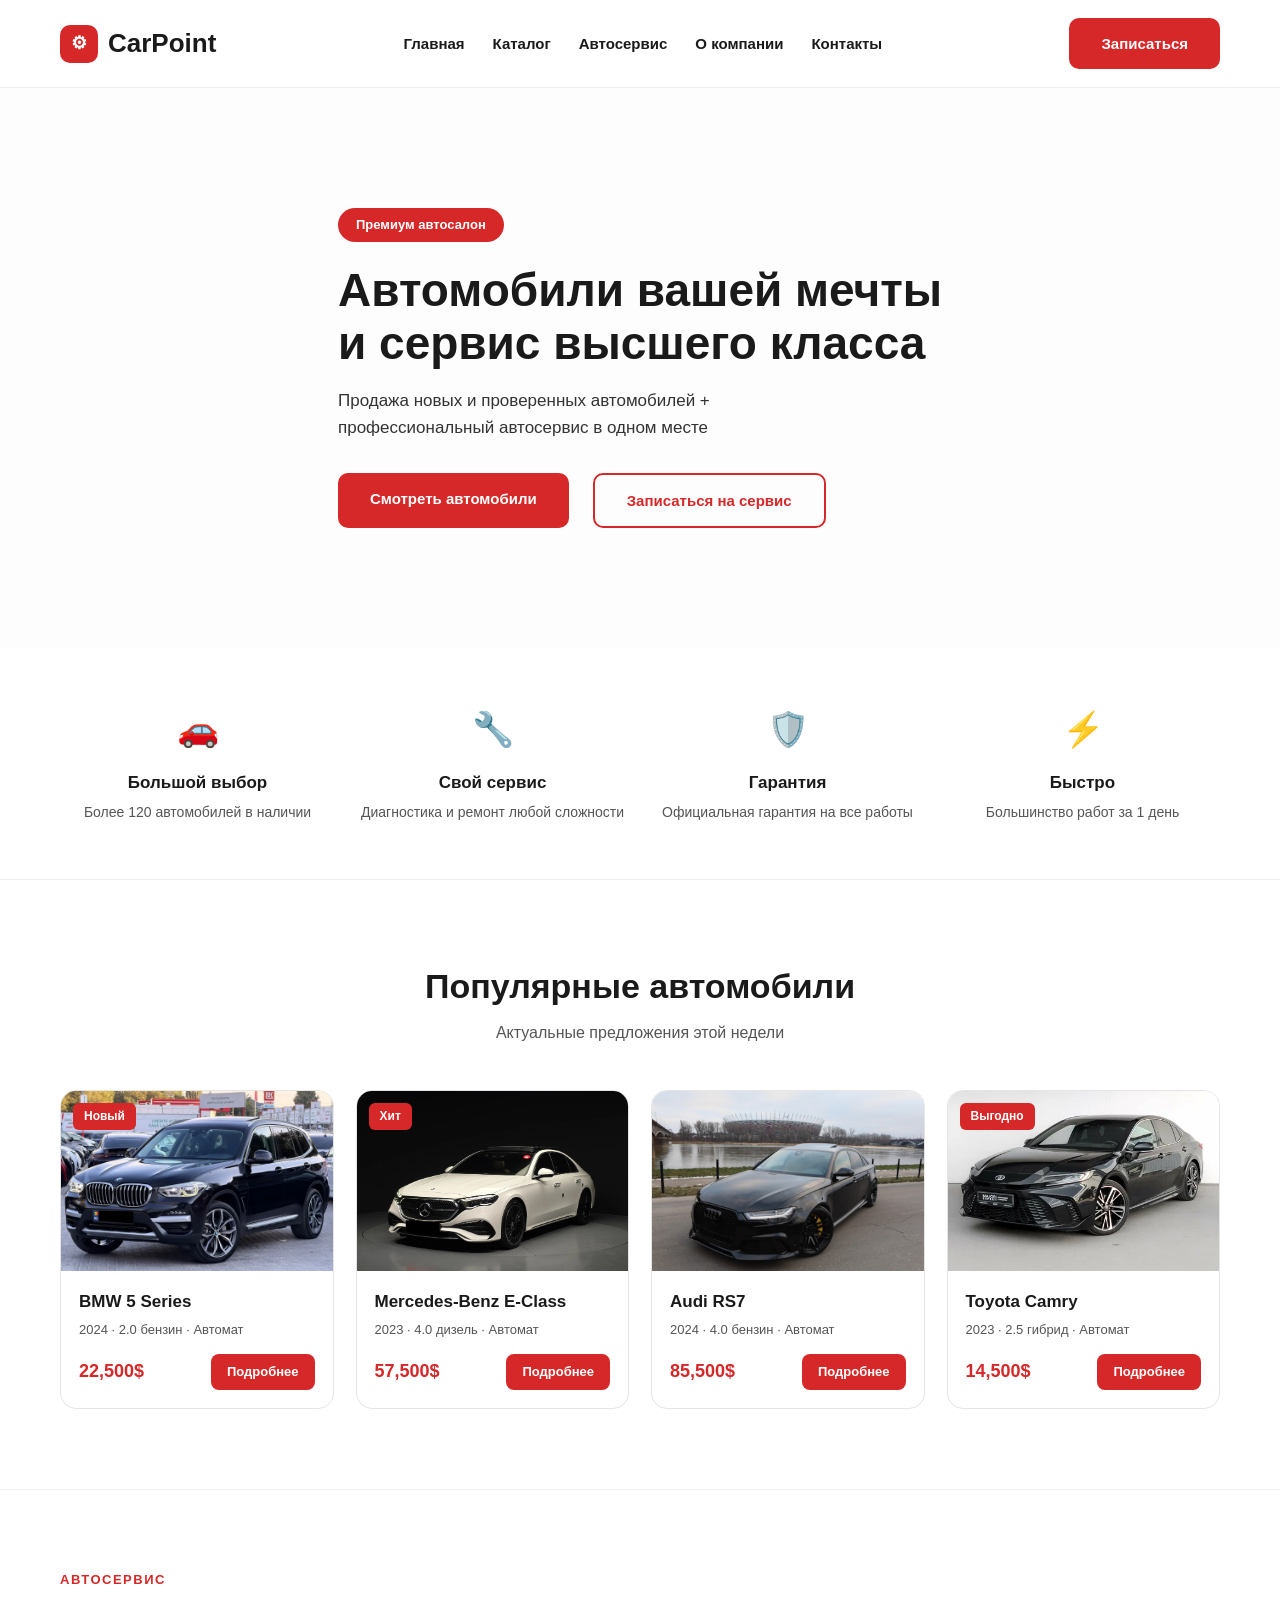
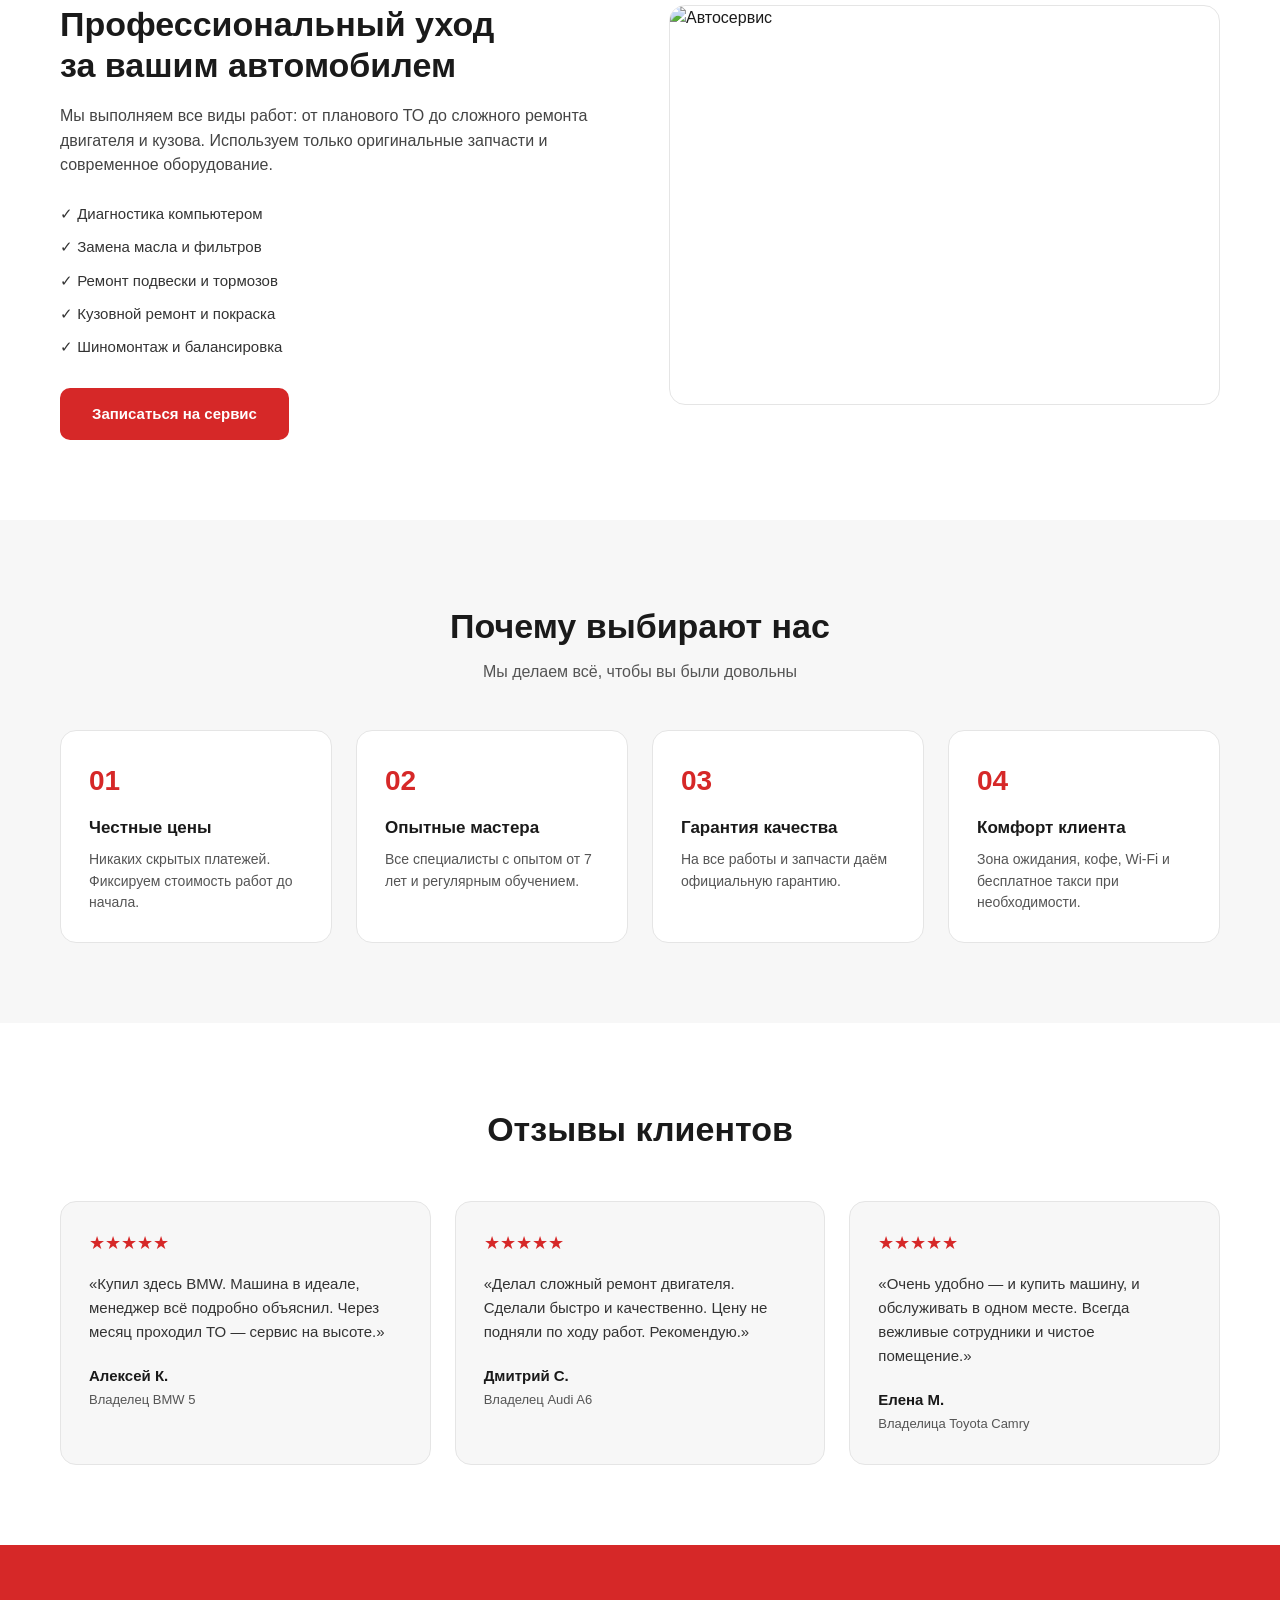
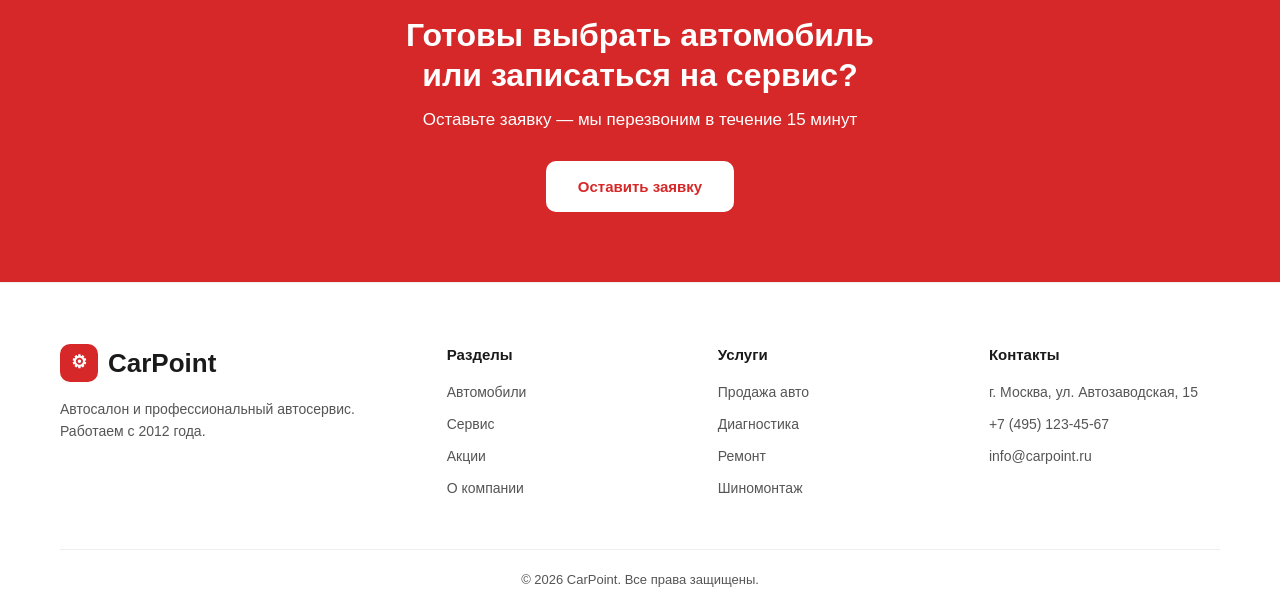
==== commit d9e763ce: "update my first page" ====
--- a/index.html
+++ b/index.html
@@ -1,173 +1,278 @@
 <!DOCTYPE html>
 <html lang="ru">
 <head>
-    <meta charset="UTF-8">
-    <meta name="viewport" content="width=device-width, initial-scale=1.0">
-    <title>CAR POINT — автомобили и автосервис</title>
-    <link rel="stylesheet" href="style.css">
+  <meta charset="UTF-8">
+  <title>CarPoint — Автосалон и сервис</title>
+  <link rel="stylesheet" href="css/style.css">
 </head>
-
 <body>
 
-    <!-- ===== ШАПКА ===== -->
-    <header class="header">
-
-        <a href="index.html" class="logo">
-            <div class="logo-icon"><span>CP</span></div>
-            <div class="logo-text">
-                <span class="car">CAR</span>
-                <span class="point">POINT</span>
-            </div>
-        </a>
-
-        <nav class="nav" aria-label="Главное меню">
+  <!-- ШАПКА -->
+  <header class="header">
+    <div class="container">
+      <div class="logo">
+        <span class="logo-icon">⚙</span>
+        CarPoint
+      </div>
+       <nav class="nav" aria-label="Главное меню">
             <a href="index.html" class="active">Главная</a>
             <a href="catalog.html">Каталог</a>
             <a href="services.html">Автосервис</a>
             <a href="about.html">О компании</a>
             <a href="contacts.html">Контакты</a>
         </nav>
-
-        <form class="search" role="search">
-            <input type="search" class="search-input" placeholder="Поиск автомобилей..." aria-label="Поиск">
-            <button type="submit" class="search-btn" aria-label="Найти">
-                <svg width="20" height="20" viewBox="0 0 24 24" fill="none" stroke="currentColor" stroke-width="2.5" stroke-linecap="round">
-                    <circle cx="11" cy="11" r="7"></circle>
-                    <line x1="16.5" y1="16.5" x2="21" y2="21"></line>
-                </svg>
-            </button>
-        </form>
-
-        <div class="contacts">
-            <div class="phone-block">
-                <a href="tel:+37325078282" class="phone">+37325078282</a>
-                <span class="work-time">Ежедневно, без выходных 09:00-21:00</span>
-            </div>
-
-            <div class="messengers-icons">
-                <a href="https://wa.me/+37325078282" class="messenger-link whatsapp" target="_blank" rel="noopener" aria-label="WhatsApp">
-                    <svg width="20" height="20" viewBox="0 0 24 24" fill="none" stroke="currentColor" stroke-width="2" stroke-linecap="round" stroke-linejoin="round">
-                        <path d="M3 21l1.65-4.8A9 9 0 1 1 8 19.4L3 21z"></path>
-                        <path d="M9 8.5c0 3.5 3 6.5 6.5 6.5l1-1.5-2-1-1 .8c-1-.4-2-1.4-2.4-2.4l.8-1-1-2L9 8.5z"></path>
-                    </svg>
-                </a>
-                <a href="https://t.me/+37325078282" class="messenger-link telegram" target="_blank" rel="noopener" aria-label="Telegram">
-                    <svg width="20" height="20" viewBox="0 0 24 24" fill="currentColor">
-                        <path d="M21.5 3.5 2.8 10.7c-.9.4-.9 1.1-.2 1.3l4.8 1.5 1.8 5.6c.2.6.4.8.9.8.4 0 .6-.2.9-.5l2.3-2.2 4.7 3.5c.9.5 1.5.2 1.7-.8l3.1-14.6c.3-1.3-.5-1.9-1.5-1.5z"></path>
-                    </svg>
-                </a>
-            </div>
-        </div>
-
-    </header>
-
-
-    <main>
-
-        <!-- ===== 1. ГЛАВНЫЙ ЭКРАН ===== -->
-        <section class="wrap">
-            <div class="hero">
-                <div class="hero-text">
-                    <span class="hero-tag">Автомобили и автосервис</span>
-                    <h1>Купите проверенный автомобиль<br>и обслуживайте его у нас</h1>
-                    <p>Автомобили с гарантией и выгодными условиями покупки. Собственный автосервис — от диагностики до кузовного ремонта.</p>
-
-                    <div class="hero-btns">
-                        <a href="catalog.html" class="btn btn-red">Смотреть каталог</a>
-                        <a href="services.html" class="btn btn-ghost">Записаться в сервис</a>
-                    </div>
-                </div>
-
-                <img src="images/banner-car.png" alt="" class="hero-car">
-            </div>
-
-            <!-- цифры -->
-            <div class="stats">
-                <div class="stat"><b>12+</b><span>автомобилей в наличии</span></div>
-                <div class="stat"><b>100%</b><span>проверка перед продажей</span></div>
-                <div class="stat"><b>8</b><span>направлений в автосервисе</span></div>
-                <div class="stat"><b>09–21</b><span>ежедневно, без выходных</span></div>
-            </div>
-        </section>
-
-
-        <!-- ===== 2. ДВА НАПРАВЛЕНИЯ ===== -->
-        <section class="wrap section">
-            <div class="dir-grid">
-
-                <a href="catalog.html" class="dir-card dir-cars">
-                    <div class="dir-text">
-                        <h2>Автомобили</h2>
-                        <p>Проверенные автомобили с гарантией и выгодными условиями покупки.</p>
-                        <span class="dir-link">Перейти в каталог →</span>
-                    </div>
-                    <img src="" alt="" class="dir-car-img">
-                </a>
-
-                <a href="services.html" class="dir-card dir-service">
-                    <div class="dir-text">
-                        <h2>Автосервис</h2>
-                        <p>Полный спектр услуг по ремонту: от диагностики до кузовных работ.</p>
-                        <span class="dir-link">Смотреть услуги →</span>
-                    </div>
-                    <svg class="dir-icon" viewBox="0 0 24 24" fill="none" stroke="currentColor" stroke-width="1.6" stroke-linecap="round" stroke-linejoin="round" aria-hidden="true">
-                        <path d="M14.7 6.3a4 4 0 0 0-5.4 5.4L3 18l3 3 6.3-6.3a4 4 0 0 0 5.4-5.4l-2.6 2.6-2.4-.6-.6-2.4z"/>
-                    </svg>
-                </a>
-
-            </div>
-        </section>
-
-
-        <!-- ===== 3. ПРЕИМУЩЕСТВА ===== -->
-        <section class="wrap section">
-            <div class="section-head">
-                <h2>Почему CAR POINT</h2>
-                <p>Покупка и обслуживание без лишних хлопот</p>
-            </div>
-
-            <div class="why-grid">
-                <div class="why-card">
-                    <span class="why-num">01</span>
-                    <h3>Проверенные автомобили</h3>
-                    <p>Каждая машина проходит проверку перед продажей.</p>
-                </div>
-                <div class="why-card">
-                    <span class="why-num">02</span>
-                    <h3>Гарантия</h3>
-                    <p>Гарантия на автомобили и на работы в автосервисе.</p>
-                </div>
-                <div class="why-card">
-                    <span class="why-num">03</span>
-                    <h3>Всё в одном месте</h3>
-                    <p>Купили авто — обслуживайте и ремонтируйте там же.</p>
-                </div>
-                <div class="why-card">
-                    <span class="why-num">04</span>
-                    <h3>Выгодные условия</h3>
-                    <p>Понятные цены и удобные условия покупки.</p>
-                </div>
-            </div>
-        </section>
-
-
-        <!-- ===== 4. СВЯЗАТЬСЯ ===== -->
-        <section class="wrap section">
-            <div class="cta">
-                <div>
-                    <h2>Нужна консультация?</h2>
-                    <p>Позвоните или напишите — подберём автомобиль или запишем в сервис.</p>
-                </div>
-
-                <div class="cta-actions">
-                    <a href="tel:+37325078282" class="cta-phone">+37325078282</a>
-                    <a href="https://wa.me/+37325078282" target="_blank" rel="noopener" class="contact-link whatsapp">WhatsApp</a>
-                    <a href="https://t.me/+37325078282" target="_blank" rel="noopener" class="contact-link telegram">Telegram</a>
-                </div>
-            </div>
-        </section>
-
-    </main>
+      <a href="#" class="btn btn-red">Записаться</a>
+    </div>
+  </header>
+
+  <!-- ГЛАВНЫЙ БАННЕР -->
+  <section class="hero">
+    <div class="hero-overlay"></div>
+    <div class="container hero-content">
+      <div class="badge">Премиум автосалон</div>
+      <h1>Автомобили вашей мечты<br>и сервис высшего класса</h1>
+      <p>Продажа новых и проверенных автомобилей + профессиональный автосервис в одном месте</p>
+      <div class="hero-buttons">
+        <a href="#" class="btn btn-red">Смотреть автомобили</a>
+        <a href="#" class="btn btn-outline">Записаться на сервис</a>
+      </div>
+    </div>
+  </section>
+
+  <!-- ПРЕИМУЩЕСТВА -->
+  <section class="advantages">
+    <div class="container">
+      <div class="adv-item">
+        <div class="adv-icon">🚗</div>
+        <h3>Большой выбор</h3>
+        <p>Более 120 автомобилей в наличии</p>
+      </div>
+      <div class="adv-item">
+        <div class="adv-icon">🔧</div>
+        <h3>Свой сервис</h3>
+        <p>Диагностика и ремонт любой сложности</p>
+      </div>
+      <div class="adv-item">
+        <div class="adv-icon">🛡️</div>
+        <h3>Гарантия</h3>
+        <p>Официальная гарантия на все работы</p>
+      </div>
+      <div class="adv-item">
+        <div class="adv-icon">⚡</div>
+        <h3>Быстро</h3>
+        <p>Большинство работ за 1 день</p>
+      </div>
+    </div>
+  </section>
+
+  <!-- АВТОМОБИЛИ -->
+  <section class="cars">
+    <div class="container">
+      <div class="section-header">
+        <h2>Популярные автомобили</h2>
+        <p>Актуальные предложения этой недели</p>
+      </div>
+
+      <div class="cars-grid">
+        <div class="car-card">
+          <div class="car-img">
+            <img src="img/bmw.webp" alt="BMW">
+            <span class="tag">Новый</span>
+          </div>
+          <div class="car-info">
+            <h3>BMW 5 Series</h3>
+            <p>2024 · 2.0 бензин · Автомат</p>
+            <div class="car-bottom">
+              <span class="price">22,500$</span>
+              <a href="#" class="btn-small">Подробнее</a>
+            </div>
+          </div>
+        </div>
+
+        <div class="car-card">
+          <div class="car-img">
+            <img src="img/2.img.png" alt="Mercedes">
+            <span class="tag">Хит</span>
+          </div>
+          <div class="car-info">
+            <h3>Mercedes-Benz E-Class</h3>
+            <p>2023 · 4.0 дизель · Автомат</p>
+            <div class="car-bottom">
+              <span class="price">57,500$</span>
+              <a href="#" class="btn-small">Подробнее</a>
+            </div>
+          </div>
+        </div>
+
+        <div class="car-card">
+          <div class="car-img">
+            <img src="img/audi.jpg" alt="Audi">
+          </div>
+          <div class="car-info">
+            <h3>Audi RS7</h3>
+            <p>2024 · 4.0 бензин · Автомат</p>
+            <div class="car-bottom">
+              <span class="price">85,500$</span>
+              <a href="#" class="btn-small">Подробнее</a>
+            </div>
+          </div>
+        </div>
+
+        <div class="car-card">
+          <div class="car-img">
+            <img src="img/toyota.webp" alt="Toyota">
+            <span class="tag">Выгодно</span>
+          </div>
+          <div class="car-info">
+            <h3>Toyota Camry</h3>
+            <p>2023 · 2.5 гибрид · Автомат</p>
+            <div class="car-bottom">
+              <span class="price">14,500$</span>
+              <a href="#" class="btn-small">Подробнее</a>
+            </div>
+          </div>
+        </div>
+      </div>
+    </div>
+  </section>
+
+  <!-- СЕРВИС -->
+  <section class="service">
+    <div class="container">
+      <div class="service-content">
+        <div class="service-text">
+          <div class="label">АВТОСЕРВИС</div>
+          <h2>Профессиональный уход<br>за вашим автомобилем</h2>
+          <p>Мы выполняем все виды работ: от планового ТО до сложного ремонта двигателя и кузова. Используем только оригинальные запчасти и современное оборудование.</p>
+          <ul class="service-list">
+            <li>✓ Диагностика компьютером</li>
+            <li>✓ Замена масла и фильтров</li>
+            <li>✓ Ремонт подвески и тормозов</li>
+            <li>✓ Кузовной ремонт и покраска</li>
+            <li>✓ Шиномонтаж и балансировка</li>
+          </ul>
+          <a href="#" class="btn btn-red">Записаться на сервис</a>
+        </div>
+        <div class="service-image">
+          <img src="images/service.jpg" alt="Автосервис">
+        </div>
+      </div>
+    </div>
+  </section>
+
+  <!-- ПОЧЕМУ МЫ -->
+  <section class="why">
+    <div class="container">
+      <div class="section-header">
+        <h2>Почему выбирают нас</h2>
+        <p>Мы делаем всё, чтобы вы были довольны</p>
+      </div>
+      <div class="why-grid">
+        <div class="why-card">
+          <div class="why-num">01</div>
+          <h3>Честные цены</h3>
+          <p>Никаких скрытых платежей. Фиксируем стоимость работ до начала.</p>
+        </div>
+        <div class="why-card">
+          <div class="why-num">02</div>
+          <h3>Опытные мастера</h3>
+          <p>Все специалисты с опытом от 7 лет и регулярным обучением.</p>
+        </div>
+        <div class="why-card">
+          <div class="why-num">03</div>
+          <h3>Гарантия качества</h3>
+          <p>На все работы и запчасти даём официальную гарантию.</p>
+        </div>
+        <div class="why-card">
+          <div class="why-num">04</div>
+          <h3>Комфорт клиента</h3>
+          <p>Зона ожидания, кофе, Wi-Fi и бесплатное такси при необходимости.</p>
+        </div>
+      </div>
+    </div>
+  </section>
+
+  <!-- ОТЗЫВЫ -->
+  <section class="reviews">
+    <div class="container">
+      <div class="section-header">
+        <h2>Отзывы клиентов</h2>
+      </div>
+      <div class="reviews-grid">
+        <div class="review-card">
+          <div class="stars">★★★★★</div>
+          <p>«Купил здесь BMW. Машина в идеале, менеджер всё подробно объяснил. Через месяц проходил ТО — сервис на высоте.»</p>
+          <div class="review-author">
+            <b>Алексей К.</b>
+            <span>Владелец BMW 5</span>
+          </div>
+        </div>
+        <div class="review-card">
+          <div class="stars">★★★★★</div>
+          <p>«Делал сложный ремонт двигателя. Сделали быстро и качественно. Цену не подняли по ходу работ. Рекомендую.»</p>
+          <div class="review-author">
+            <b>Дмитрий С.</b>
+            <span>Владелец Audi A6</span>
+          </div>
+        </div>
+        <div class="review-card">
+          <div class="stars">★★★★★</div>
+          <p>«Очень удобно — и купить машину, и обслуживать в одном месте. Всегда вежливые сотрудники и чистое помещение.»</p>
+          <div class="review-author">
+            <b>Елена М.</b>
+            <span>Владелица Toyota Camry</span>
+          </div>
+        </div>
+      </div>
+    </div>
+  </section>
+
+  <!-- ПРИЗЫВ -->
+  <section class="cta">
+    <div class="container">
+      <h2>Готовы выбрать автомобиль<br>или записаться на сервис?</h2>
+      <p>Оставьте заявку — мы перезвоним в течение 15 минут</p>
+      <a href="#" class="btn btn-red">Оставить заявку</a>
+    </div>
+  </section>
+
+  <!-- ФУТЕР -->
+  <footer class="footer">
+    <div class="container">
+      <div class="footer-top">
+        <div class="footer-about">
+          <div class="logo">
+            <span class="logo-icon">⚙</span>
+            CarPoint
+          </div>
+          <p>Автосалон и профессиональный автосервис. Работаем с 2012 года.</p>
+        </div>
+        <div class="footer-col">
+          <h4>Разделы</h4>
+          <a href="#">Автомобили</a>
+          <a href="#">Сервис</a>
+          <a href="#">Акции</a>
+          <a href="#">О компании</a>
+        </div>
+        <div class="footer-col">
+          <h4>Услуги</h4>
+          <a href="#">Продажа авто</a>
+          <a href="#">Диагностика</a>
+          <a href="#">Ремонт</a>
+          <a href="#">Шиномонтаж</a>
+        </div>
+        <div class="footer-col">
+          <h4>Контакты</h4>
+          <a href="#">г. Москва, ул. Автозаводская, 15</a>
+          <a href="#">+7 (495) 123-45-67</a>
+          <a href="#">info@carpoint.ru</a>
+        </div>
+      </div>
+      <div class="footer-bottom">
+        <span>© 2026 CarPoint. Все права защищены.</span>
+      </div>
+    </div>
+  </footer>
 
 </body>
 </html>
--- a/css/style.css
+++ b/css/style.css
@@ -0,0 +1,515 @@
+* {
+  margin: 0;
+  padding: 0;
+  box-sizing: border-box;
+}
+
+body {
+  font-family: Arial, Helvetica, sans-serif;
+  color: #1a1a1a;
+  background: #fff;
+  line-height: 1.55;
+  font-weight: 500;
+}
+
+a {
+  text-decoration: none;
+  color: inherit;
+}
+
+img {
+  max-width: 100%;
+  display: block;
+}
+
+.container {
+  max-width: 1200px;
+  margin: 0 auto;
+  padding: 0 20px;
+}
+
+/* КНОПКИ */
+.btn {
+  display: inline-block;
+  padding: 14px 32px;
+  border-radius: 10px;
+  font-weight: 700;
+  font-size: 15px;
+}
+
+.btn-red {
+  background: #d62828;
+  color: #fff;
+}
+
+.btn-outline {
+  border: 2px solid #d62828;
+  color: #d62828;
+  margin-left: 12px;
+  background: transparent;
+}
+
+.btn-small {
+  background: #d62828;
+  color: #fff;
+  padding: 8px 16px;
+  border-radius: 8px;
+  font-size: 13px;
+  font-weight: 700;
+}
+
+/* ШАПКА */
+.header {
+  background: #fff;
+  padding: 18px 0;
+  border-bottom: 1px solid #eee;
+  position: sticky;
+  top: 0;
+  z-index: 100;
+}
+
+.header .container {
+  display: flex;
+  align-items: center;
+  justify-content: space-between;
+}
+
+.logo {
+  display: flex;
+  align-items: center;
+  gap: 10px;
+  font-size: 26px;
+  font-weight: 800;
+  color: #1a1a1a;
+}
+
+.logo-icon {
+  background: #d62828;
+  color: #fff;
+  width: 38px;
+  height: 38px;
+  border-radius: 10px;
+  display: flex;
+  align-items: center;
+  justify-content: center;
+  font-size: 18px;
+}
+
+.nav {
+  display: flex;
+  gap: 28px;
+}
+
+.nav a {
+  color: #1a1a1a;
+  font-size: 15px;
+  font-weight: 600;
+}
+
+/* ГЕРОЙ */
+.hero {
+  position: relative;
+  background: #f7f7f7 url('images/hero-car.jpg') center/cover no-repeat;
+  min-height: 560px;
+  display: flex;
+  align-items: center;
+}
+
+.hero-overlay {
+  position: absolute;
+  inset: 0;
+  background: rgba(255, 255, 255, 0.78);
+}
+
+.hero-content {
+  position: relative;
+  z-index: 2;
+  max-width: 650px;
+}
+
+.badge {
+  display: inline-block;
+  background: #d62828;
+  color: #fff;
+  padding: 7px 18px;
+  border-radius: 20px;
+  font-size: 13px;
+  font-weight: 700;
+  margin-bottom: 22px;
+}
+
+.hero h1 {
+  font-size: 46px;
+  line-height: 1.15;
+  margin-bottom: 18px;
+  color: #1a1a1a;
+  font-weight: 800;
+}
+
+.hero p {
+  font-size: 17px;
+  color: #333;
+  margin-bottom: 32px;
+  max-width: 520px;
+  font-weight: 500;
+}
+
+.hero-buttons {
+  display: flex;
+  gap: 12px;
+}
+
+/* ПРЕИМУЩЕСТВА */
+.advantages {
+  background: #fff;
+  padding: 55px 0;
+  border-bottom: 1px solid #eee;
+}
+
+.advantages .container {
+  display: flex;
+  justify-content: space-between;
+  gap: 20px;
+}
+
+.adv-item {
+  text-align: center;
+  flex: 1;
+}
+
+.adv-icon {
+  font-size: 34px;
+  margin-bottom: 14px;
+}
+
+.adv-item h3 {
+  font-size: 17px;
+  margin-bottom: 6px;
+  color: #1a1a1a;
+  font-weight: 700;
+}
+
+.adv-item p {
+  font-size: 14px;
+  color: #555;
+}
+
+/* АВТОМОБИЛИ */
+.cars {
+  padding: 80px 0;
+  background: #fff;
+}
+
+.section-header {
+  text-align: center;
+  margin-bottom: 45px;
+}
+
+.section-header h2 {
+  font-size: 34px;
+  margin-bottom: 8px;
+  color: #1a1a1a;
+  font-weight: 800;
+}
+
+.section-header p {
+  color: #555;
+  font-size: 16px;
+}
+
+.cars-grid {
+  display: grid;
+  grid-template-columns: repeat(4, 1fr);
+  gap: 22px;
+}
+
+.car-card {
+  background: #fff;
+  border-radius: 16px;
+  overflow: hidden;
+  border: 1px solid #e5e5e5;
+}
+
+.car-img {
+  height: 180px;
+  background: #f0f0f0;
+  position: relative;
+  overflow: hidden;
+}
+
+.car-img img {
+  width: 100%;
+  height: 100%;
+  object-fit: cover;
+}
+
+.tag {
+  position: absolute;
+  top: 12px;
+  left: 12px;
+  background: #d62828;
+  color: #fff;
+  font-size: 12px;
+  font-weight: 700;
+  padding: 4px 11px;
+  border-radius: 6px;
+}
+
+.car-info {
+  padding: 18px;
+}
+
+.car-info h3 {
+  font-size: 17px;
+  margin-bottom: 4px;
+  color: #1a1a1a;
+  font-weight: 700;
+}
+
+.car-info p {
+  font-size: 13px;
+  color: #555;
+  margin-bottom: 14px;
+}
+
+.car-bottom {
+  display: flex;
+  justify-content: space-between;
+  align-items: center;
+}
+
+.price {
+  font-size: 18px;
+  font-weight: 800;
+  color: #d62828;
+}
+
+/* СЕРВИС */
+.service {
+  background: #fff;
+  color: #1a1a1a;
+  padding: 80px 0;
+  border-top: 1px solid #eee;
+}
+
+.service-content {
+  display: flex;
+  gap: 60px;
+  align-items: center;
+}
+
+.service-text {
+  flex: 1;
+}
+
+.label {
+  font-size: 13px;
+  font-weight: 700;
+  letter-spacing: 1.5px;
+  color: #d62828;
+  margin-bottom: 14px;
+}
+
+.service-text h2 {
+  font-size: 34px;
+  line-height: 1.2;
+  margin-bottom: 18px;
+  color: #1a1a1a;
+  font-weight: 800;
+}
+
+.service-text p {
+  color: #444;
+  margin-bottom: 24px;
+  font-size: 16px;
+}
+
+.service-list {
+  list-style: none;
+  margin-bottom: 30px;
+}
+
+.service-list li {
+  margin-bottom: 10px;
+  font-size: 15px;
+  color: #333;
+  font-weight: 500;
+}
+
+.service-image {
+  flex: 1;
+  border-radius: 16px;
+  overflow: hidden;
+  height: 400px;
+  border: 1px solid #e5e5e5;
+}
+
+.service-image img {
+  width: 100%;
+  height: 100%;
+  object-fit: cover;
+}
+
+/* ПОЧЕМУ МЫ */
+.why {
+  padding: 80px 0;
+  background: #f7f7f7;
+}
+
+.why-grid {
+  display: grid;
+  grid-template-columns: repeat(4, 1fr);
+  gap: 24px;
+}
+
+.why-card {
+  background: #fff;
+  padding: 28px;
+  border-radius: 16px;
+  border: 1px solid #e5e5e5;
+}
+
+.why-num {
+  font-size: 28px;
+  font-weight: 800;
+  color: #d62828;
+  margin-bottom: 12px;
+}
+
+.why-card h3 {
+  font-size: 17px;
+  margin-bottom: 8px;
+  color: #1a1a1a;
+  font-weight: 700;
+}
+
+.why-card p {
+  font-size: 14px;
+  color: #555;
+}
+
+/* ОТЗЫВЫ */
+.reviews {
+  padding: 80px 0;
+  background: #fff;
+}
+
+.reviews-grid {
+  display: grid;
+  grid-template-columns: repeat(3, 1fr);
+  gap: 24px;
+}
+
+.review-card {
+  background: #f7f7f7;
+  padding: 28px;
+  border-radius: 16px;
+  border: 1px solid #e5e5e5;
+}
+
+.stars {
+  color: #d62828;
+  font-size: 18px;
+  margin-bottom: 14px;
+}
+
+.review-card p {
+  font-size: 15px;
+  color: #333;
+  margin-bottom: 20px;
+  line-height: 1.6;
+}
+
+.review-author b {
+  display: block;
+  font-size: 15px;
+  color: #1a1a1a;
+  font-weight: 700;
+}
+
+.review-author span {
+  font-size: 13px;
+  color: #555;
+}
+
+/* ПРИЗЫВ */
+.cta {
+  background: #d62828;
+  color: #fff;
+  text-align: center;
+  padding: 70px 20px;
+}
+
+.cta h2 {
+  font-size: 32px;
+  margin-bottom: 12px;
+  line-height: 1.25;
+  color: #fff;
+  font-weight: 800;
+}
+
+.cta p {
+  font-size: 17px;
+  margin-bottom: 28px;
+  color: #fff;
+}
+
+.cta .btn-red {
+  background: #fff;
+  color: #d62828;
+}
+
+/* ФУТЕР */
+.footer {
+  background: #fff;
+  color: #333;
+  padding: 60px 0 25px;
+  border-top: 1px solid #eee;
+}
+
+.footer-top {
+  display: flex;
+  gap: 40px;
+  margin-bottom: 40px;
+}
+
+.footer-about {
+  width: 30%;
+}
+
+.footer-about .logo {
+  margin-bottom: 14px;
+  color: #1a1a1a;
+}
+
+.footer-about p {
+  font-size: 14px;
+  line-height: 1.6;
+  color: #555;
+}
+
+.footer-col {
+  width: 20%;
+}
+
+.footer-col h4 {
+  color: #1a1a1a;
+  font-size: 15px;
+  margin-bottom: 16px;
+  font-weight: 700;
+}
+
+.footer-col a {
+  display: block;
+  font-size: 14px;
+  margin-bottom: 10px;
+  color: #555;
+}
+
+.footer-bottom {
+  border-top: 1px solid #eee;
+  padding-top: 20px;
+  font-size: 13px;
+  text-align: center;
+  color: #555;
+}
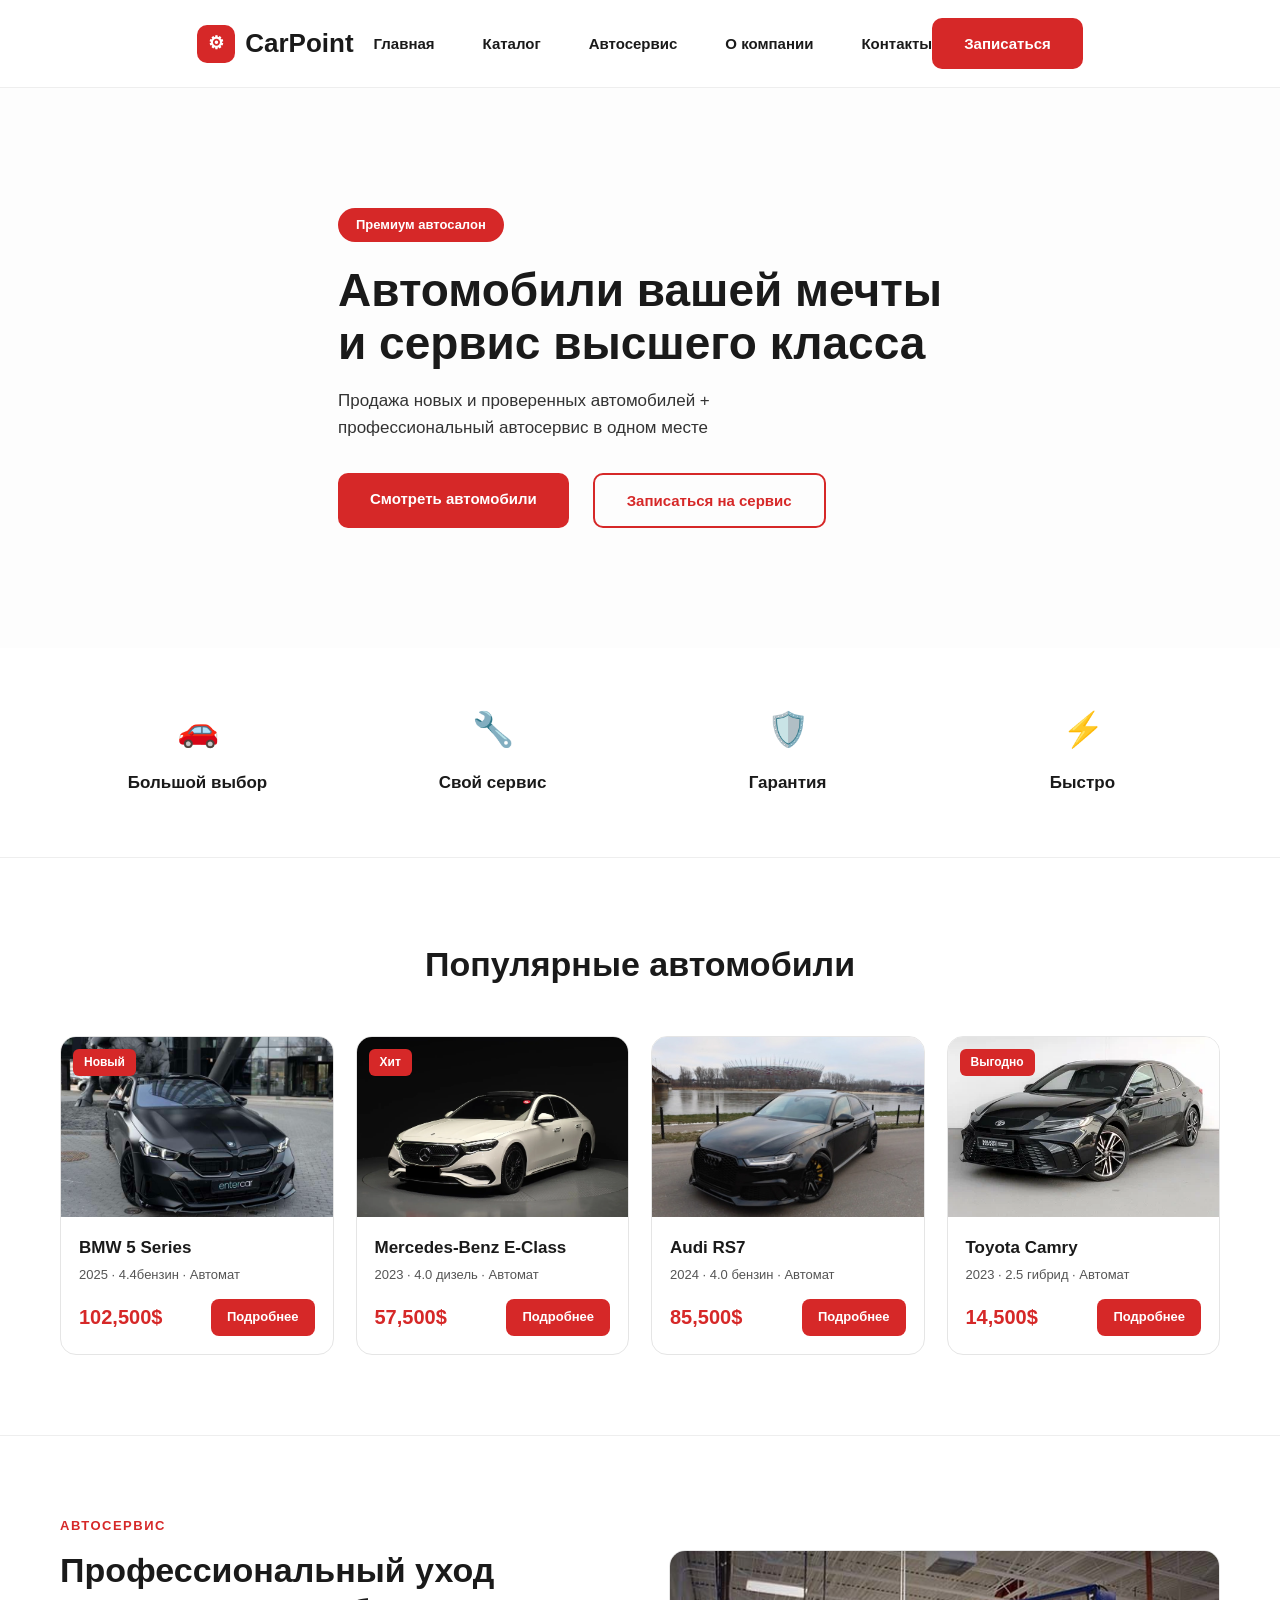
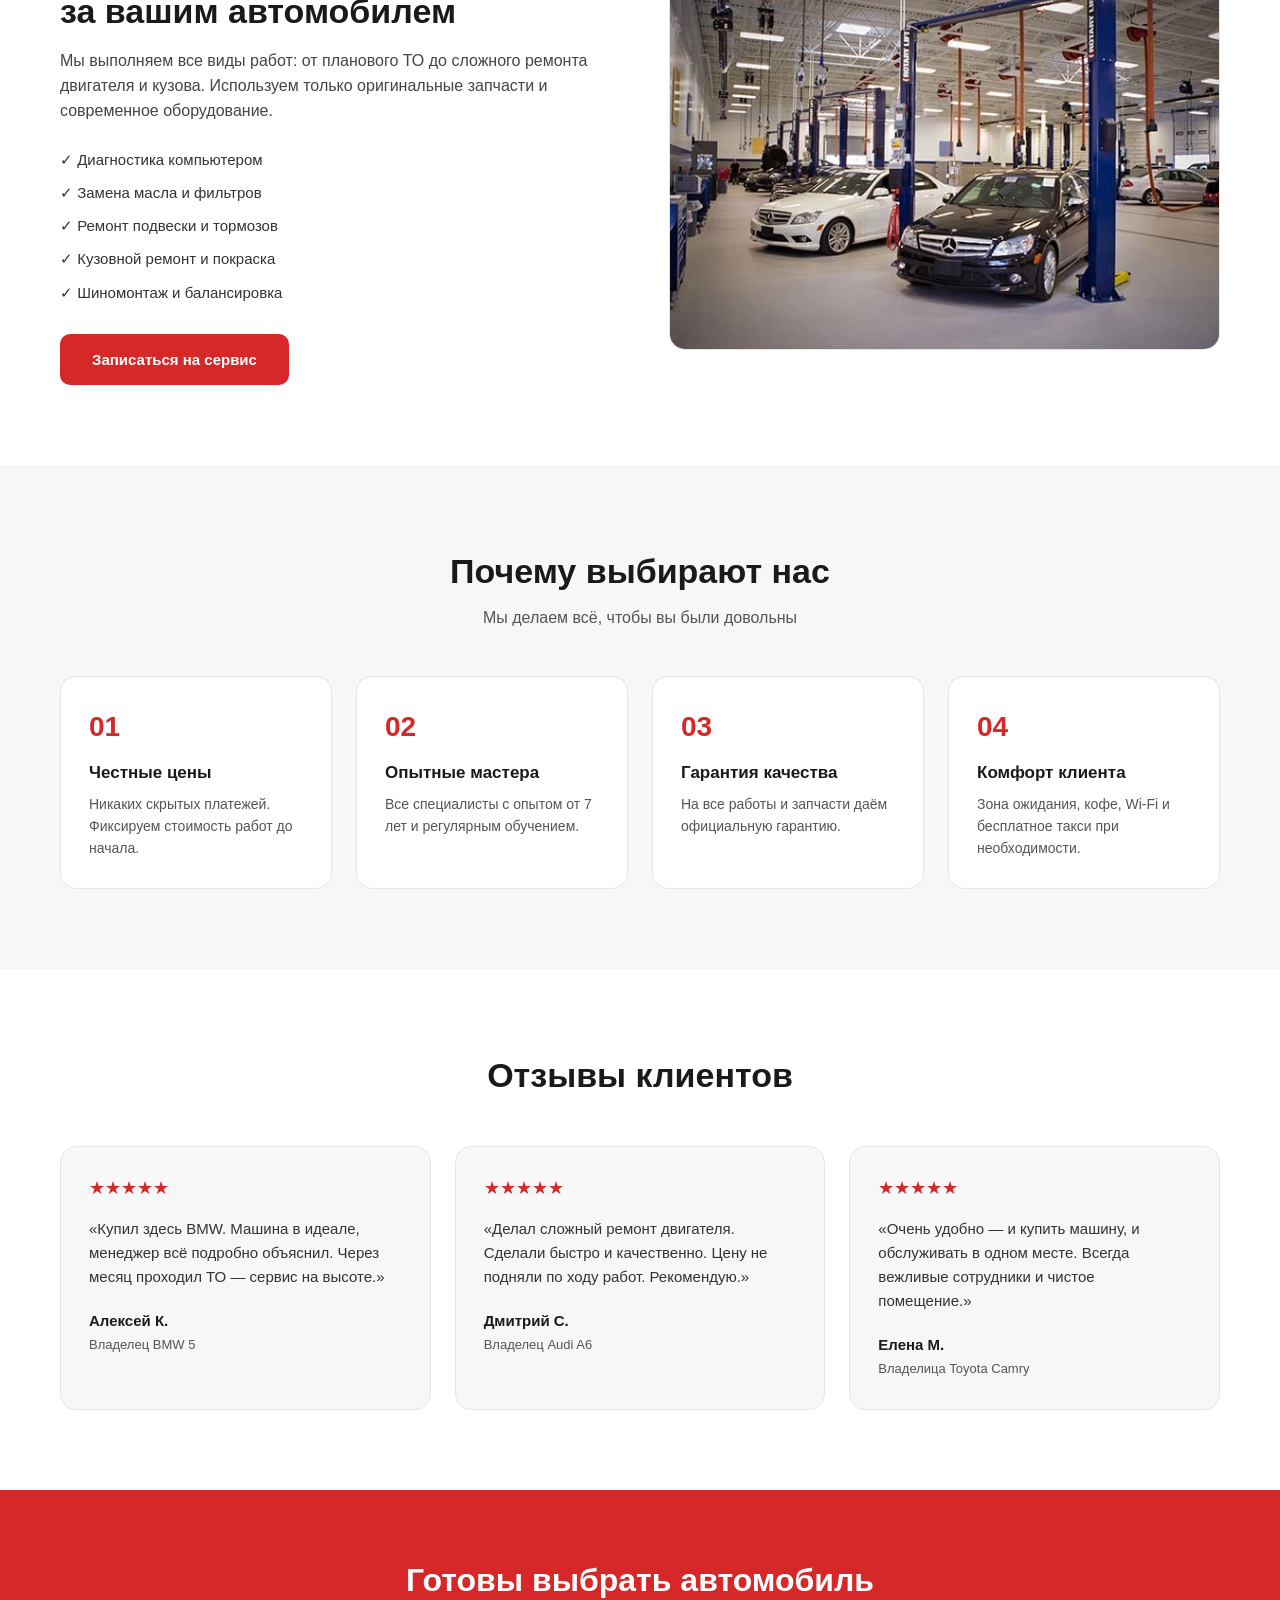
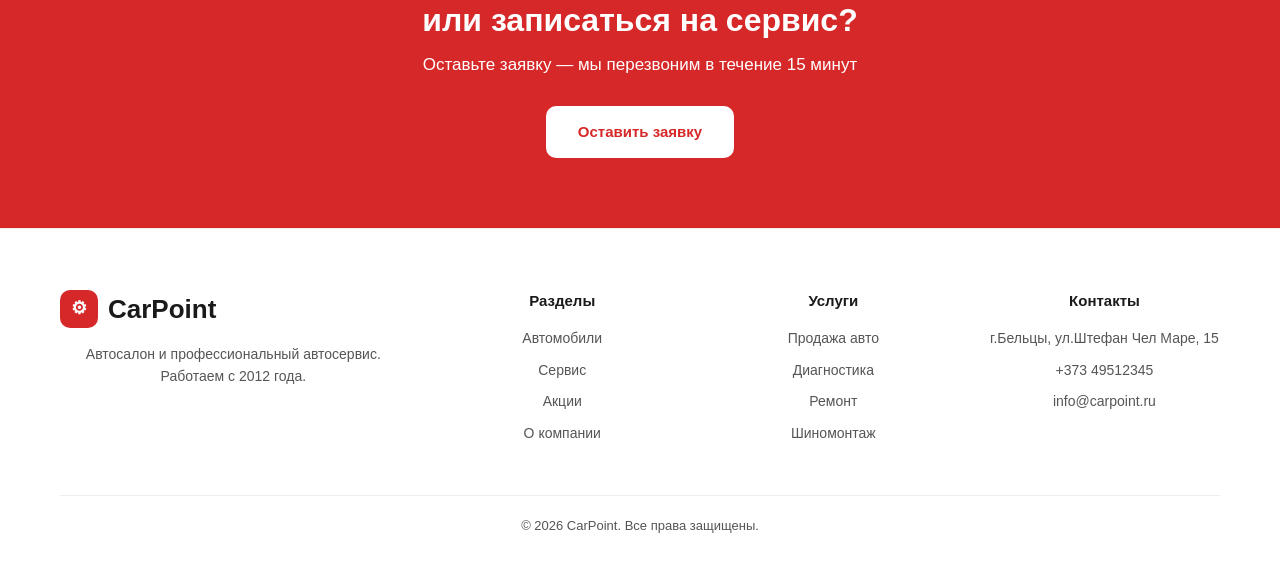
==== commit da4dff8f: "update and add photo autoservice" ====
--- a/index.html
+++ b/index.html
@@ -45,22 +45,18 @@
       <div class="adv-item">
         <div class="adv-icon">🚗</div>
         <h3>Большой выбор</h3>
-        <p>Более 120 автомобилей в наличии</p>
       </div>
       <div class="adv-item">
         <div class="adv-icon">🔧</div>
         <h3>Свой сервис</h3>
-        <p>Диагностика и ремонт любой сложности</p>
       </div>
       <div class="adv-item">
         <div class="adv-icon">🛡️</div>
         <h3>Гарантия</h3>
-        <p>Официальная гарантия на все работы</p>
       </div>
       <div class="adv-item">
         <div class="adv-icon">⚡</div>
         <h3>Быстро</h3>
-        <p>Большинство работ за 1 день</p>
       </div>
     </div>
   </section>
@@ -70,7 +66,6 @@
     <div class="container">
       <div class="section-header">
         <h2>Популярные автомобили</h2>
-        <p>Актуальные предложения этой недели</p>
       </div>
 
       <div class="cars-grid">
@@ -81,9 +76,9 @@
           </div>
           <div class="car-info">
             <h3>BMW 5 Series</h3>
-            <p>2024 · 2.0 бензин · Автомат</p>
-            <div class="car-bottom">
-              <span class="price">22,500$</span>
+            <p>2025 · 4.4бензин · Автомат</p>
+            <div class="car-bottom">
+              <span class="price">102,500$</span>
               <a href="#" class="btn-small">Подробнее</a>
             </div>
           </div>
@@ -154,7 +149,7 @@
           <a href="#" class="btn btn-red">Записаться на сервис</a>
         </div>
         <div class="service-image">
-          <img src="images/service.jpg" alt="Автосервис">
+          <img src="img/service.jpg" alt="Автосервис">
         </div>
       </div>
     </div>
@@ -263,8 +258,8 @@
         </div>
         <div class="footer-col">
           <h4>Контакты</h4>
-          <a href="#">г. Москва, ул. Автозаводская, 15</a>
-          <a href="#">+7 (495) 123-45-67</a>
+          <a href="#">г.Бельцы, ул.Штефан Чел Маре, 15</a>
+          <a href="#">+373 49512345</a>
           <a href="#">info@carpoint.ru</a>
         </div>
       </div>
--- a/css/style.css
+++ b/css/style.css
@@ -512,4 +512,94 @@
   font-size: 13px;
   text-align: center;
   color: #555;
+}
+/* Общие настройки */
+body {
+  margin: 0;
+  font-family: Arial, sans-serif;
+  background: #f5f5f5;
+  color: #222;
+}
+
+/* Шапка */
+header {
+  background: white;
+  padding: 20px;
+  display: flex;
+  justify-content: space-between;
+  align-items: center;
+}
+
+header h1 {
+  margin: 0;
+  color: #d62828;
+}
+
+nav a {
+  margin-left: 20px;
+  color: #222;
+  text-decoration: none;
+}
+
+/* Заголовок каталога */
+main {
+  max-width: 1100px;
+  margin: 0 auto;
+  padding: 30px 20px;
+}
+
+main h2 {
+  text-align: center;
+}
+
+/* Список машин */
+.cars {
+  display: flex;
+  flex-wrap: wrap;
+  gap: 20px;
+  justify-content: center;
+}
+
+/* Одна карточка */
+.car {
+  background: white;
+  width: 240px;
+  padding: 15px;
+  border-radius: 10px;
+}
+
+.car img {
+  width: 100%;
+  height: 160px;
+  object-fit: cover;
+  border-radius: 8px;
+}
+
+.car p {
+  color: #666;
+  font-size: 14px;
+}
+
+.price {
+  color: #d62828;
+  font-size: 20px;
+  font-weight: bold;
+}
+
+/* Кнопка */
+.button {
+  display: block;
+  background: #d62828;
+  color: white;
+  text-align: center;
+  padding: 10px;
+  border-radius: 6px;
+  text-decoration: none;
+}
+
+/* Подвал */
+footer {
+  text-align: center;
+  padding: 20px;
+  color: #666;
 }
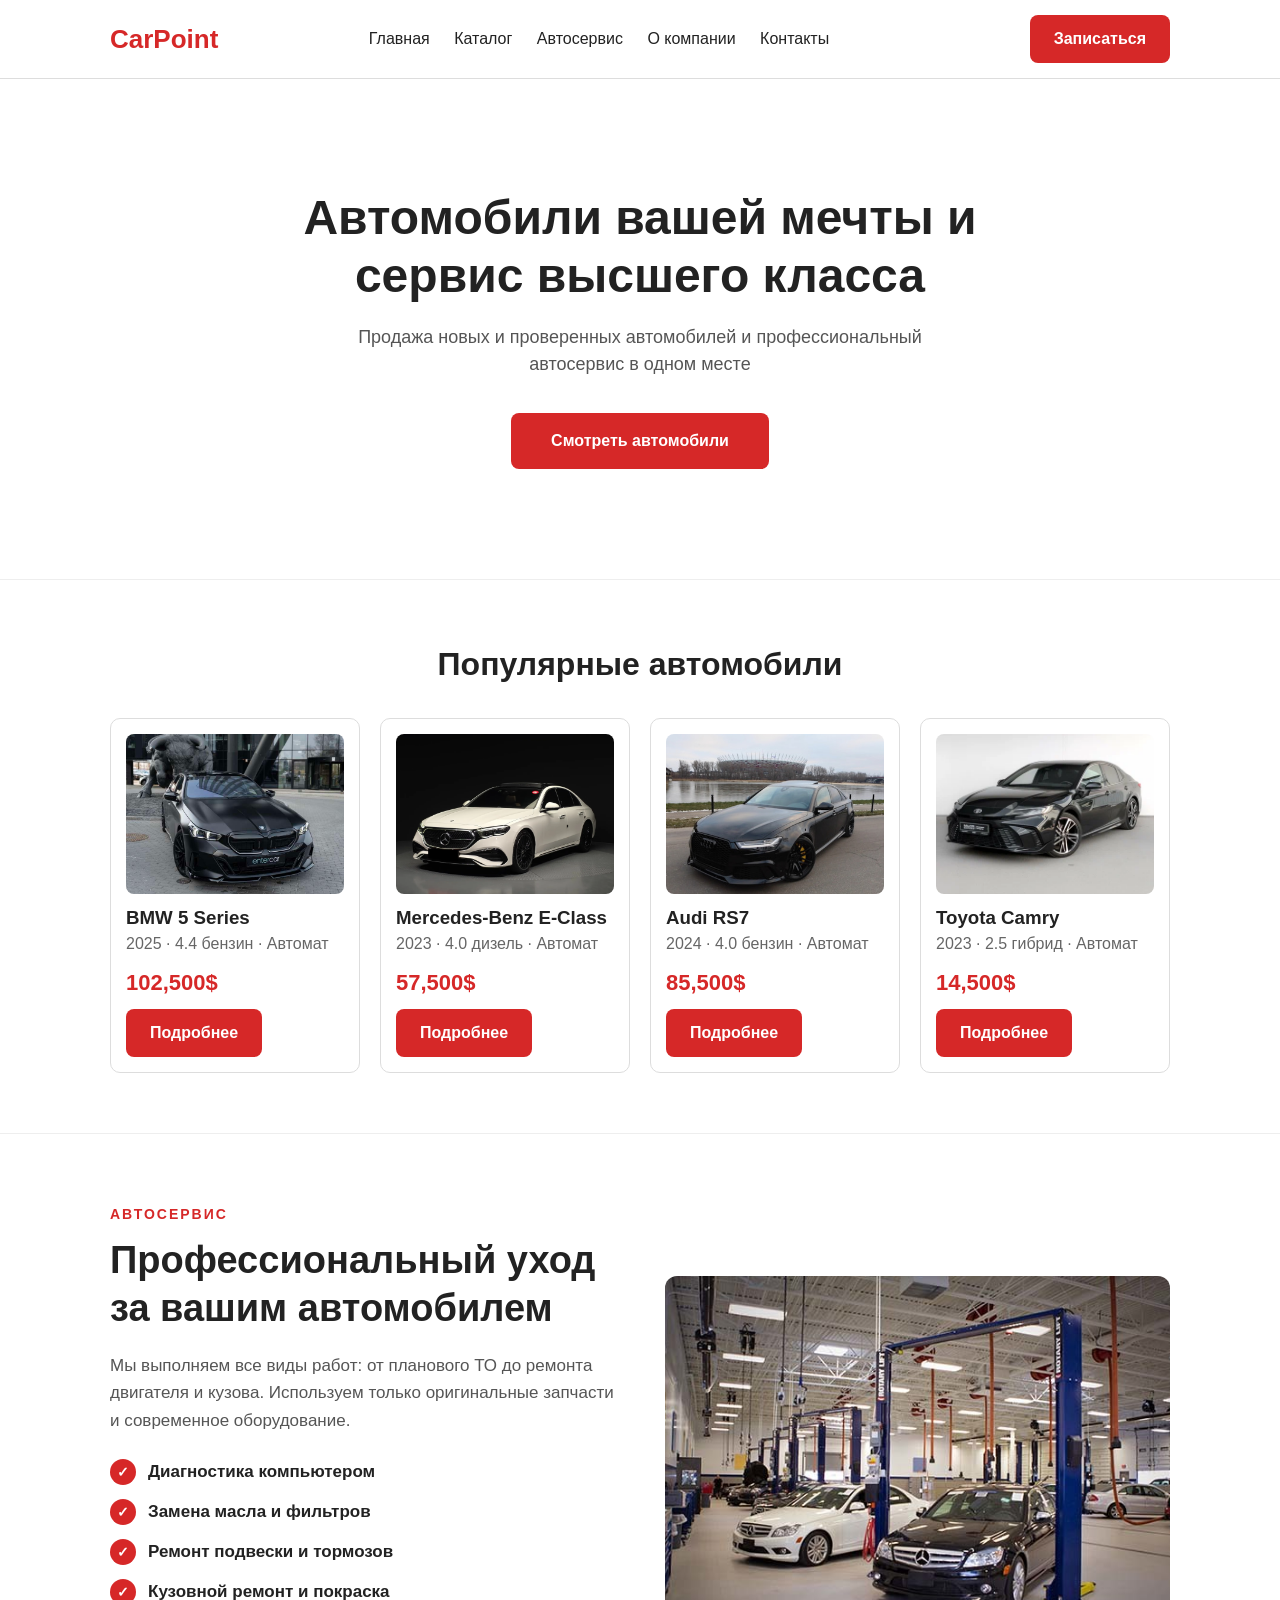
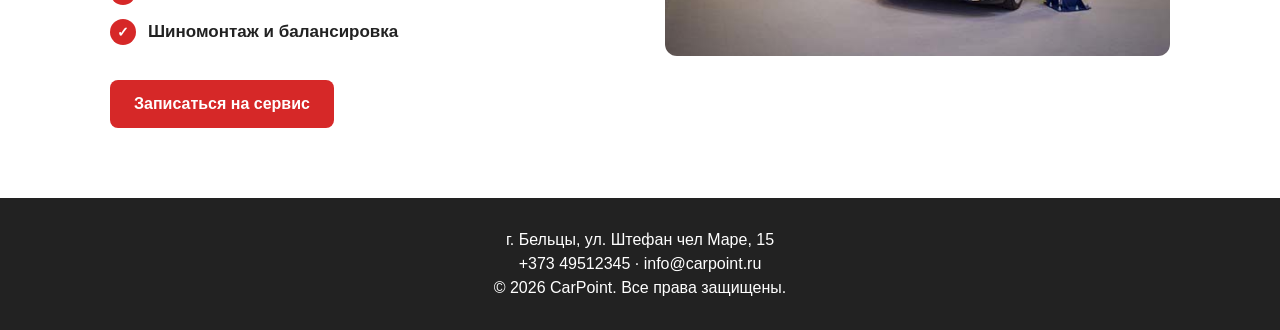
==== commit b44cf346: "add catalog+created banner" ====
--- a/index.html
+++ b/index.html
@@ -9,264 +9,105 @@
 
   <!-- ШАПКА -->
   <header class="header">
-    <div class="container">
-      <div class="logo">
-        <span class="logo-icon">⚙</span>
-        CarPoint
-      </div>
-       <nav class="nav" aria-label="Главное меню">
-            <a href="index.html" class="active">Главная</a>
-            <a href="catalog.html">Каталог</a>
-            <a href="services.html">Автосервис</a>
-            <a href="about.html">О компании</a>
-            <a href="contacts.html">Контакты</a>
-        </nav>
-      <a href="#" class="btn btn-red">Записаться</a>
+    <div class="container header-inner">
+      <div class="logo">CarPoint</div>
+
+      <nav class="menu">
+        <a href="index.html">Главная</a>
+        <a href="catalog.html">Каталог</a>
+        <a href="services.html">Автосервис</a>
+        <a href="about.html">О компании</a>
+        <a href="contacts.html">Контакты</a>
+      </nav>
+
+      <a href="#" class="button">Записаться</a>
     </div>
   </header>
 
-  <!-- ГЛАВНЫЙ БАННЕР -->
+  <!-- БАННЕР -->
   <section class="hero">
-    <div class="hero-overlay"></div>
-    <div class="container hero-content">
-      <div class="badge">Премиум автосалон</div>
-      <h1>Автомобили вашей мечты<br>и сервис высшего класса</h1>
-      <p>Продажа новых и проверенных автомобилей + профессиональный автосервис в одном месте</p>
-      <div class="hero-buttons">
-        <a href="#" class="btn btn-red">Смотреть автомобили</a>
-        <a href="#" class="btn btn-outline">Записаться на сервис</a>
-      </div>
-    </div>
-  </section>
-
-  <!-- ПРЕИМУЩЕСТВА -->
-  <section class="advantages">
     <div class="container">
-      <div class="adv-item">
-        <div class="adv-icon">🚗</div>
-        <h3>Большой выбор</h3>
-      </div>
-      <div class="adv-item">
-        <div class="adv-icon">🔧</div>
-        <h3>Свой сервис</h3>
-      </div>
-      <div class="adv-item">
-        <div class="adv-icon">🛡️</div>
-        <h3>Гарантия</h3>
-      </div>
-      <div class="adv-item">
-        <div class="adv-icon">⚡</div>
-        <h3>Быстро</h3>
-      </div>
+      <h1>Автомобили вашей мечты и сервис высшего класса</h1>
+      <p>Продажа новых и проверенных автомобилей и профессиональный автосервис в одном месте</p>
+      <a href="#" class="button">Смотреть автомобили</a>
     </div>
   </section>
 
   <!-- АВТОМОБИЛИ -->
   <section class="cars">
     <div class="container">
-      <div class="section-header">
-        <h2>Популярные автомобили</h2>
-      </div>
+      <h2>Популярные автомобили</h2>
 
-      <div class="cars-grid">
-        <div class="car-card">
-          <div class="car-img">
-            <img src="img/bmw.webp" alt="BMW">
-            <span class="tag">Новый</span>
-          </div>
-          <div class="car-info">
-            <h3>BMW 5 Series</h3>
-            <p>2025 · 4.4бензин · Автомат</p>
-            <div class="car-bottom">
-              <span class="price">102,500$</span>
-              <a href="#" class="btn-small">Подробнее</a>
-            </div>
-          </div>
+      <div class="cars-list">
+
+        <div class="car">
+          <img src="img/bmw.webp" alt="BMW">
+          <h3>BMW 5 Series</h3>
+          <p>2025 · 4.4 бензин · Автомат</p>
+          <p class="price">102,500$</p>
+          <a href="#" class="button">Подробнее</a>
         </div>
 
-        <div class="car-card">
-          <div class="car-img">
-            <img src="img/2.img.png" alt="Mercedes">
-            <span class="tag">Хит</span>
-          </div>
-          <div class="car-info">
-            <h3>Mercedes-Benz E-Class</h3>
-            <p>2023 · 4.0 дизель · Автомат</p>
-            <div class="car-bottom">
-              <span class="price">57,500$</span>
-              <a href="#" class="btn-small">Подробнее</a>
-            </div>
-          </div>
+        <div class="car">
+          <img src="img/2.img.png" alt="Mercedes">
+          <h3>Mercedes-Benz E-Class</h3>
+          <p>2023 · 4.0 дизель · Автомат</p>
+          <p class="price">57,500$</p>
+          <a href="#" class="button">Подробнее</a>
         </div>
 
-        <div class="car-card">
-          <div class="car-img">
-            <img src="img/audi.jpg" alt="Audi">
-          </div>
-          <div class="car-info">
-            <h3>Audi RS7</h3>
-            <p>2024 · 4.0 бензин · Автомат</p>
-            <div class="car-bottom">
-              <span class="price">85,500$</span>
-              <a href="#" class="btn-small">Подробнее</a>
-            </div>
-          </div>
+        <div class="car">
+          <img src="img/audi.jpg" alt="Audi">
+          <h3>Audi RS7</h3>
+          <p>2024 · 4.0 бензин · Автомат</p>
+          <p class="price">85,500$</p>
+          <a href="#" class="button">Подробнее</a>
         </div>
 
-        <div class="car-card">
-          <div class="car-img">
-            <img src="img/toyota.webp" alt="Toyota">
-            <span class="tag">Выгодно</span>
-          </div>
-          <div class="car-info">
-            <h3>Toyota Camry</h3>
-            <p>2023 · 2.5 гибрид · Автомат</p>
-            <div class="car-bottom">
-              <span class="price">14,500$</span>
-              <a href="#" class="btn-small">Подробнее</a>
-            </div>
-          </div>
+        <div class="car">
+          <img src="img/toyota.webp" alt="Toyota">
+          <h3>Toyota Camry</h3>
+          <p>2023 · 2.5 гибрид · Автомат</p>
+          <p class="price">14,500$</p>
+          <a href="#" class="button">Подробнее</a>
         </div>
+
       </div>
     </div>
   </section>
 
   <!-- СЕРВИС -->
   <section class="service">
-    <div class="container">
-      <div class="service-content">
-        <div class="service-text">
-          <div class="label">АВТОСЕРВИС</div>
-          <h2>Профессиональный уход<br>за вашим автомобилем</h2>
-          <p>Мы выполняем все виды работ: от планового ТО до сложного ремонта двигателя и кузова. Используем только оригинальные запчасти и современное оборудование.</p>
-          <ul class="service-list">
-            <li>✓ Диагностика компьютером</li>
-            <li>✓ Замена масла и фильтров</li>
-            <li>✓ Ремонт подвески и тормозов</li>
-            <li>✓ Кузовной ремонт и покраска</li>
-            <li>✓ Шиномонтаж и балансировка</li>
-          </ul>
-          <a href="#" class="btn btn-red">Записаться на сервис</a>
-        </div>
-        <div class="service-image">
-          <img src="img/service.jpg" alt="Автосервис">
-        </div>
+    <div class="container service-inner">
+
+      <!-- Левая часть: текст -->
+      <div class="service-text">
+        <p class="label">АВТОСЕРВИС</p>
+        <h2>Профессиональный уход за вашим автомобилем</h2>
+        <p class="service-desc">Мы выполняем все виды работ: от планового ТО до ремонта двигателя и кузова. Используем только оригинальные запчасти и современное оборудование.</p>
+        <ul>
+          <li>Диагностика компьютером</li>
+          <li>Замена масла и фильтров</li>
+          <li>Ремонт подвески и тормозов</li>
+          <li>Кузовной ремонт и покраска</li>
+          <li>Шиномонтаж и балансировка</li>
+        </ul>
+        <a href="#" class="button">Записаться на сервис</a>
       </div>
+
+      <!-- Правая часть: фото (замените img/service.jpg на своё) -->
+      <div class="service-photo">
+        <img src="img/service.jpg" alt="Автосервис">
+      </div>
+
     </div>
   </section>
 
-  <!-- ПОЧЕМУ МЫ -->
-  <section class="why">
-    <div class="container">
-      <div class="section-header">
-        <h2>Почему выбирают нас</h2>
-        <p>Мы делаем всё, чтобы вы были довольны</p>
-      </div>
-      <div class="why-grid">
-        <div class="why-card">
-          <div class="why-num">01</div>
-          <h3>Честные цены</h3>
-          <p>Никаких скрытых платежей. Фиксируем стоимость работ до начала.</p>
-        </div>
-        <div class="why-card">
-          <div class="why-num">02</div>
-          <h3>Опытные мастера</h3>
-          <p>Все специалисты с опытом от 7 лет и регулярным обучением.</p>
-        </div>
-        <div class="why-card">
-          <div class="why-num">03</div>
-          <h3>Гарантия качества</h3>
-          <p>На все работы и запчасти даём официальную гарантию.</p>
-        </div>
-        <div class="why-card">
-          <div class="why-num">04</div>
-          <h3>Комфорт клиента</h3>
-          <p>Зона ожидания, кофе, Wi-Fi и бесплатное такси при необходимости.</p>
-        </div>
-      </div>
-    </div>
-  </section>
-
-  <!-- ОТЗЫВЫ -->
-  <section class="reviews">
-    <div class="container">
-      <div class="section-header">
-        <h2>Отзывы клиентов</h2>
-      </div>
-      <div class="reviews-grid">
-        <div class="review-card">
-          <div class="stars">★★★★★</div>
-          <p>«Купил здесь BMW. Машина в идеале, менеджер всё подробно объяснил. Через месяц проходил ТО — сервис на высоте.»</p>
-          <div class="review-author">
-            <b>Алексей К.</b>
-            <span>Владелец BMW 5</span>
-          </div>
-        </div>
-        <div class="review-card">
-          <div class="stars">★★★★★</div>
-          <p>«Делал сложный ремонт двигателя. Сделали быстро и качественно. Цену не подняли по ходу работ. Рекомендую.»</p>
-          <div class="review-author">
-            <b>Дмитрий С.</b>
-            <span>Владелец Audi A6</span>
-          </div>
-        </div>
-        <div class="review-card">
-          <div class="stars">★★★★★</div>
-          <p>«Очень удобно — и купить машину, и обслуживать в одном месте. Всегда вежливые сотрудники и чистое помещение.»</p>
-          <div class="review-author">
-            <b>Елена М.</b>
-            <span>Владелица Toyota Camry</span>
-          </div>
-        </div>
-      </div>
-    </div>
-  </section>
-
-  <!-- ПРИЗЫВ -->
-  <section class="cta">
-    <div class="container">
-      <h2>Готовы выбрать автомобиль<br>или записаться на сервис?</h2>
-      <p>Оставьте заявку — мы перезвоним в течение 15 минут</p>
-      <a href="#" class="btn btn-red">Оставить заявку</a>
-    </div>
-  </section>
-
-  <!-- ФУТЕР -->
+  <!-- ПОДВАЛ -->
   <footer class="footer">
-    <div class="container">
-      <div class="footer-top">
-        <div class="footer-about">
-          <div class="logo">
-            <span class="logo-icon">⚙</span>
-            CarPoint
-          </div>
-          <p>Автосалон и профессиональный автосервис. Работаем с 2012 года.</p>
-        </div>
-        <div class="footer-col">
-          <h4>Разделы</h4>
-          <a href="#">Автомобили</a>
-          <a href="#">Сервис</a>
-          <a href="#">Акции</a>
-          <a href="#">О компании</a>
-        </div>
-        <div class="footer-col">
-          <h4>Услуги</h4>
-          <a href="#">Продажа авто</a>
-          <a href="#">Диагностика</a>
-          <a href="#">Ремонт</a>
-          <a href="#">Шиномонтаж</a>
-        </div>
-        <div class="footer-col">
-          <h4>Контакты</h4>
-          <a href="#">г.Бельцы, ул.Штефан Чел Маре, 15</a>
-          <a href="#">+373 49512345</a>
-          <a href="#">info@carpoint.ru</a>
-        </div>
-      </div>
-      <div class="footer-bottom">
-        <span>© 2026 CarPoint. Все права защищены.</span>
-      </div>
-    </div>
+    <p>г. Бельцы, ул. Штефан чел Маре, 15</p>
+    <p>+373 49512345 · info@carpoint.ru</p>
+    <p>© 2026 CarPoint. Все права защищены.</p>
   </footer>
 
 </body>
--- a/css/style.css
+++ b/css/style.css
@@ -1,3 +1,4 @@
+/* ===== Общие настройки ===== */
 * {
   margin: 0;
   padding: 0;
@@ -5,579 +6,125 @@
 }
 
 body {
-  font-family: Arial, Helvetica, sans-serif;
-  color: #1a1a1a;
-  background: #fff;
-  line-height: 1.55;
-  font-weight: 500;
+  font-family: Arial, sans-serif;
+  color: #222;
+  line-height: 1.5;
 }
 
 a {
   text-decoration: none;
-  color: inherit;
+  color: #222;
 }
 
 img {
+  width: 100%;
+  display: block;
+}
+
+/* Контейнер: ограничивает ширину и ставит по центру */
+.container {
+  width: 1100px;
   max-width: 100%;
-  display: block;
-}
-
-.container {
-  max-width: 1200px;
   margin: 0 auto;
   padding: 0 20px;
 }
 
-/* КНОПКИ */
-.btn {
-  display: inline-block;
-  padding: 14px 32px;
-  border-radius: 10px;
-  font-weight: 700;
-  font-size: 15px;
-}
-
-.btn-red {
-  background: #d62828;
-  color: #fff;
-}
-
-.btn-outline {
-  border: 2px solid #d62828;
-  color: #d62828;
-  margin-left: 12px;
-  background: transparent;
-}
-
-.btn-small {
-  background: #d62828;
-  color: #fff;
-  padding: 8px 16px;
-  border-radius: 8px;
-  font-size: 13px;
-  font-weight: 700;
-}
-
-/* ШАПКА */
-.header {
-  background: #fff;
-  padding: 18px 0;
-  border-bottom: 1px solid #eee;
-  position: sticky;
-  top: 0;
-  z-index: 100;
-}
-
-.header .container {
-  display: flex;
-  align-items: center;
-  justify-content: space-between;
-}
-
-.logo {
-  display: flex;
-  align-items: center;
-  gap: 10px;
-  font-size: 26px;
-  font-weight: 800;
-  color: #1a1a1a;
-}
-
-.logo-icon {
-  background: #d62828;
-  color: #fff;
-  width: 38px;
-  height: 38px;
-  border-radius: 10px;
-  display: flex;
-  align-items: center;
-  justify-content: center;
-  font-size: 18px;
-}
-
-.nav {
-  display: flex;
-  gap: 28px;
-}
-
-.nav a {
-  color: #1a1a1a;
-  font-size: 15px;
-  font-weight: 600;
-}
-
-/* ГЕРОЙ */
-.hero {
-  position: relative;
-  background: #f7f7f7 url('images/hero-car.jpg') center/cover no-repeat;
-  min-height: 560px;
-  display: flex;
-  align-items: center;
-}
-
-.hero-overlay {
-  position: absolute;
-  inset: 0;
-  background: rgba(255, 255, 255, 0.78);
-}
-
-.hero-content {
-  position: relative;
-  z-index: 2;
-  max-width: 650px;
-}
-
-.badge {
+h2 {
+  text-align: center;
+  font-size: 32px;
+  margin-bottom: 30px;
+}
+
+/* ===== Кнопка ===== */
+.button {
   display: inline-block;
   background: #d62828;
-  color: #fff;
-  padding: 7px 18px;
-  border-radius: 20px;
-  font-size: 13px;
-  font-weight: 700;
-  margin-bottom: 22px;
+  color: white;
+  padding: 12px 24px;
+  border-radius: 8px;
+  font-weight: bold;
+}
+
+/* ===== Шапка ===== */
+.header {
+  padding: 15px 0;
+  border-bottom: 1px solid #ddd;
+}
+
+.header-inner {
+  display: flex;                  /* элементы в ряд */
+  align-items: center;            /* по центру по вертикали */
+  justify-content: space-between; /* равномерно по ширине */
+}
+
+.logo {
+  font-size: 26px;
+  font-weight: bold;
+  color: #d62828;
+}
+
+.menu a {
+  margin-right: 20px;
+}
+
+.menu {
+  margin-right: 30px;   /* отступ между меню и кнопкой "Записаться" */
+}
+
+/* ===== Баннер ===== */
+.hero {
+  background: white;               /* белый фон */
+  padding: 110px 0;
+  text-align: center;              /* весь текст по центру */
+  border-bottom: 1px solid #eee;   /* тонкая линия снизу */
 }
 
 .hero h1 {
-  font-size: 46px;
-  line-height: 1.15;
-  margin-bottom: 18px;
-  color: #1a1a1a;
-  font-weight: 800;
+  font-size: 48px;
+  line-height: 1.2;
+  max-width: 800px;                /* ограничиваем ширину заголовка */
+  margin: 0 auto 20px;             /* auto по бокам = по центру */
 }
 
 .hero p {
-  font-size: 17px;
-  color: #333;
-  margin-bottom: 32px;
-  max-width: 520px;
-  font-weight: 500;
-}
-
-.hero-buttons {
+  font-size: 18px;
+  color: #555;
+  max-width: 600px;
+  margin: 0 auto 35px;
+}
+
+.hero .button {
+  padding: 16px 40px;              /* кнопка побольше */
+  font-size: 16px;
+}
+
+/* ===== Автомобили ===== */
+.cars {
+  padding: 60px 0;
+}
+
+.cars-list {
   display: flex;
-  gap: 12px;
-}
-
-/* ПРЕИМУЩЕСТВА */
-.advantages {
-  background: #fff;
-  padding: 55px 0;
-  border-bottom: 1px solid #eee;
-}
-
-.advantages .container {
-  display: flex;
-  justify-content: space-between;
   gap: 20px;
 }
 
-.adv-item {
-  text-align: center;
-  flex: 1;
-}
-
-.adv-icon {
-  font-size: 34px;
-  margin-bottom: 14px;
-}
-
-.adv-item h3 {
-  font-size: 17px;
-  margin-bottom: 6px;
-  color: #1a1a1a;
-  font-weight: 700;
-}
-
-.adv-item p {
-  font-size: 14px;
-  color: #555;
-}
-
-/* АВТОМОБИЛИ */
-.cars {
-  padding: 80px 0;
-  background: #fff;
-}
-
-.section-header {
-  text-align: center;
-  margin-bottom: 45px;
-}
-
-.section-header h2 {
-  font-size: 34px;
-  margin-bottom: 8px;
-  color: #1a1a1a;
-  font-weight: 800;
-}
-
-.section-header p {
-  color: #555;
-  font-size: 16px;
-}
-
-.cars-grid {
-  display: grid;
-  grid-template-columns: repeat(4, 1fr);
-  gap: 22px;
-}
-
-.car-card {
-  background: #fff;
-  border-radius: 16px;
-  overflow: hidden;
-  border: 1px solid #e5e5e5;
-}
-
-.car-img {
-  height: 180px;
-  background: #f0f0f0;
-  position: relative;
-  overflow: hidden;
-}
-
-.car-img img {
-  width: 100%;
-  height: 100%;
-  object-fit: cover;
-}
-
-.tag {
-  position: absolute;
-  top: 12px;
-  left: 12px;
-  background: #d62828;
-  color: #fff;
-  font-size: 12px;
-  font-weight: 700;
-  padding: 4px 11px;
-  border-radius: 6px;
-}
-
-.car-info {
-  padding: 18px;
-}
-
-.car-info h3 {
-  font-size: 17px;
-  margin-bottom: 4px;
-  color: #1a1a1a;
-  font-weight: 700;
-}
-
-.car-info p {
-  font-size: 13px;
-  color: #555;
-  margin-bottom: 14px;
-}
-
-.car-bottom {
-  display: flex;
-  justify-content: space-between;
-  align-items: center;
-}
-
-.price {
-  font-size: 18px;
-  font-weight: 800;
-  color: #d62828;
-}
-
-/* СЕРВИС */
-.service {
-  background: #fff;
-  color: #1a1a1a;
-  padding: 80px 0;
-  border-top: 1px solid #eee;
-}
-
-.service-content {
-  display: flex;
-  gap: 60px;
-  align-items: center;
-}
-
-.service-text {
-  flex: 1;
-}
-
-.label {
-  font-size: 13px;
-  font-weight: 700;
-  letter-spacing: 1.5px;
-  color: #d62828;
-  margin-bottom: 14px;
-}
-
-.service-text h2 {
-  font-size: 34px;
-  line-height: 1.2;
-  margin-bottom: 18px;
-  color: #1a1a1a;
-  font-weight: 800;
-}
-
-.service-text p {
-  color: #444;
-  margin-bottom: 24px;
-  font-size: 16px;
-}
-
-.service-list {
-  list-style: none;
-  margin-bottom: 30px;
-}
-
-.service-list li {
-  margin-bottom: 10px;
-  font-size: 15px;
-  color: #333;
-  font-weight: 500;
-}
-
-.service-image {
-  flex: 1;
-  border-radius: 16px;
-  overflow: hidden;
-  height: 400px;
-  border: 1px solid #e5e5e5;
-}
-
-.service-image img {
-  width: 100%;
-  height: 100%;
-  object-fit: cover;
-}
-
-/* ПОЧЕМУ МЫ */
-.why {
-  padding: 80px 0;
-  background: #f7f7f7;
-}
-
-.why-grid {
-  display: grid;
-  grid-template-columns: repeat(4, 1fr);
-  gap: 24px;
-}
-
-.why-card {
-  background: #fff;
-  padding: 28px;
-  border-radius: 16px;
-  border: 1px solid #e5e5e5;
-}
-
-.why-num {
-  font-size: 28px;
-  font-weight: 800;
-  color: #d62828;
-  margin-bottom: 12px;
-}
-
-.why-card h3 {
-  font-size: 17px;
-  margin-bottom: 8px;
-  color: #1a1a1a;
-  font-weight: 700;
-}
-
-.why-card p {
-  font-size: 14px;
-  color: #555;
-}
-
-/* ОТЗЫВЫ */
-.reviews {
-  padding: 80px 0;
-  background: #fff;
-}
-
-.reviews-grid {
-  display: grid;
-  grid-template-columns: repeat(3, 1fr);
-  gap: 24px;
-}
-
-.review-card {
-  background: #f7f7f7;
-  padding: 28px;
-  border-radius: 16px;
-  border: 1px solid #e5e5e5;
-}
-
-.stars {
-  color: #d62828;
-  font-size: 18px;
-  margin-bottom: 14px;
-}
-
-.review-card p {
-  font-size: 15px;
-  color: #333;
-  margin-bottom: 20px;
-  line-height: 1.6;
-}
-
-.review-author b {
-  display: block;
-  font-size: 15px;
-  color: #1a1a1a;
-  font-weight: 700;
-}
-
-.review-author span {
-  font-size: 13px;
-  color: #555;
-}
-
-/* ПРИЗЫВ */
-.cta {
-  background: #d62828;
-  color: #fff;
-  text-align: center;
-  padding: 70px 20px;
-}
-
-.cta h2 {
-  font-size: 32px;
-  margin-bottom: 12px;
-  line-height: 1.25;
-  color: #fff;
-  font-weight: 800;
-}
-
-.cta p {
-  font-size: 17px;
-  margin-bottom: 28px;
-  color: #fff;
-}
-
-.cta .btn-red {
-  background: #fff;
-  color: #d62828;
-}
-
-/* ФУТЕР */
-.footer {
-  background: #fff;
-  color: #333;
-  padding: 60px 0 25px;
-  border-top: 1px solid #eee;
-}
-
-.footer-top {
-  display: flex;
-  gap: 40px;
-  margin-bottom: 40px;
-}
-
-.footer-about {
-  width: 30%;
-}
-
-.footer-about .logo {
-  margin-bottom: 14px;
-  color: #1a1a1a;
-}
-
-.footer-about p {
-  font-size: 14px;
-  line-height: 1.6;
-  color: #555;
-}
-
-.footer-col {
-  width: 20%;
-}
-
-.footer-col h4 {
-  color: #1a1a1a;
-  font-size: 15px;
-  margin-bottom: 16px;
-  font-weight: 700;
-}
-
-.footer-col a {
-  display: block;
-  font-size: 14px;
-  margin-bottom: 10px;
-  color: #555;
-}
-
-.footer-bottom {
-  border-top: 1px solid #eee;
-  padding-top: 20px;
-  font-size: 13px;
-  text-align: center;
-  color: #555;
-}
-/* Общие настройки */
-body {
-  margin: 0;
-  font-family: Arial, sans-serif;
-  background: #f5f5f5;
-  color: #222;
-}
-
-/* Шапка */
-header {
-  background: white;
-  padding: 20px;
-  display: flex;
-  justify-content: space-between;
-  align-items: center;
-}
-
-header h1 {
-  margin: 0;
-  color: #d62828;
-}
-
-nav a {
-  margin-left: 20px;
-  color: #222;
-  text-decoration: none;
-}
-
-/* Заголовок каталога */
-main {
-  max-width: 1100px;
-  margin: 0 auto;
-  padding: 30px 20px;
-}
-
-main h2 {
-  text-align: center;
-}
-
-/* Список машин */
-.cars {
-  display: flex;
-  flex-wrap: wrap;
-  gap: 20px;
-  justify-content: center;
-}
-
-/* Одна карточка */
 .car {
-  background: white;
-  width: 240px;
+  width: 25%;               /* 4 карточки = 100% */
+  border: 1px solid #ddd;
   padding: 15px;
   border-radius: 10px;
 }
 
 .car img {
-  width: 100%;
   height: 160px;
-  object-fit: cover;
+  object-fit: cover;        /* картинка не растягивается */
   border-radius: 8px;
+  margin-bottom: 10px;
 }
 
 .car p {
   color: #666;
-  font-size: 14px;
+  margin-bottom: 10px;
 }
 
 .price {
@@ -586,20 +133,334 @@
   font-weight: bold;
 }
 
-/* Кнопка */
+/* ===== Сервис ===== */
+.service {
+  padding: 70px 0;
+  background: white;               /* белый фон */
+  border-top: 1px solid #eee;
+}
+
+.service-inner {
+  display: flex;                   /* текст и фото в ряд */
+  align-items: center;             /* по центру по вертикали */
+  gap: 50px;                       /* расстояние между текстом и фото */
+}
+
+.service-text {
+  width: 50%;                      /* левая половина */
+}
+
+/* Маленькая красная надпись над заголовком */
+.label {
+  color: #d62828;
+  font-size: 14px;
+  font-weight: bold;
+  letter-spacing: 2px;             /* расстояние между буквами */
+  margin-bottom: 12px;
+}
+
+.service-text h2 {
+  text-align: left;
+  font-size: 38px;
+  line-height: 1.25;
+  margin-bottom: 20px;
+}
+
+.service-desc {
+  font-size: 17px;
+  color: #555;
+  line-height: 1.6;
+  margin-bottom: 25px;
+}
+
+.service-text ul {
+  list-style: none;
+  margin-bottom: 35px;
+}
+
+/* Каждый пункт списка */
+.service-text li {
+  font-size: 17px;
+  font-weight: bold;
+  margin-bottom: 14px;
+}
+
+/* Красная галочка перед пунктом (рисуется через CSS) */
+.service-text li::before {
+  content: "✓";
+  display: inline-block;
+  width: 26px;
+  height: 26px;
+  line-height: 26px;
+  text-align: center;
+  background: #d62828;
+  color: white;
+  border-radius: 50%;              /* круг */
+  font-size: 14px;
+  margin-right: 12px;
+}
+
+.service-photo {
+  width: 50%;                      /* правая половина */
+}
+
+.service-photo img {
+  height: 380px;
+  object-fit: cover;               /* фото не растягивается */
+  border-radius: 12px;
+}
+
+/* ===== Подвал ===== */
+.footer {
+  background: #222;
+  color: white;
+  text-align: center;
+  padding: 30px 0;
+}
+ 
+/* дизайн каталога */
+/* ===== Общие настройки ===== */
+* {
+  margin: 0;
+  padding: 0;
+  box-sizing: border-box;
+}
+
+body {
+  font-family: Arial, sans-serif;
+  color: #222;
+  line-height: 1.5;
+}
+
+a {
+  text-decoration: none;
+  color: #222;
+}
+
+img {
+  width: 100%;
+  display: block;
+}
+
+/* Контейнер: ограничивает ширину и ставит по центру */
+.container {
+  width: 1100px;
+  max-width: 100%;
+  margin: 0 auto;
+  padding: 0 20px;
+}
+
+h2 {
+  text-align: center;
+  font-size: 32px;
+  margin-bottom: 30px;
+}
+
+/* ===== Кнопка ===== */
 .button {
-  display: block;
+  display: inline-block;
   background: #d62828;
   color: white;
-  text-align: center;
-  padding: 10px;
-  border-radius: 6px;
-  text-decoration: none;
-}
-
-/* Подвал */
-footer {
-  text-align: center;
-  padding: 20px;
+  padding: 12px 24px;
+  border-radius: 8px;
+  font-weight: bold;
+}
+
+/* ===== Шапка ===== */
+.header {
+  padding: 15px 0;
+  border-bottom: 1px solid #ddd;
+}
+
+.header-inner {
+  display: flex;                  /* элементы в ряд */
+  align-items: center;            /* по центру по вертикали */
+  justify-content: space-between; /* равномерно по ширине */
+}
+
+.logo {
+  font-size: 26px;
+  font-weight: bold;
+  color: #d62828;
+}
+
+.menu a {
+  margin-right: 20px;
+}
+
+.menu {
+  margin-right: 30px;   /* отступ между меню и кнопкой "Записаться" */
+}
+
+/* ===== Баннер ===== */
+.hero {
+  background: white;               /* белый фон */
+  padding: 110px 0;
+  text-align: center;              /* весь текст по центру */
+  border-bottom: 1px solid #eee;   /* тонкая линия снизу */
+}
+
+.hero h1 {
+  font-size: 48px;
+  line-height: 1.2;
+  max-width: 800px;                /* ограничиваем ширину заголовка */
+  margin: 0 auto 20px;             /* auto по бокам = по центру */
+}
+
+.hero p {
+  font-size: 18px;
+  color: #555;
+  max-width: 600px;
+  margin: 0 auto 35px;
+}
+
+.hero .button {
+  padding: 16px 40px;              /* кнопка побольше */
+  font-size: 16px;
+}
+
+/* ===== Автомобили ===== */
+.cars {
+  padding: 60px 0;
+}
+
+.cars-list {
+  display: flex;
+  gap: 20px;
+}
+
+.car {
+  width: 25%;               /* 4 карточки = 100% */
+  border: 1px solid #ddd;
+  padding: 15px;
+  border-radius: 10px;
+}
+
+.car img {
+  height: 160px;
+  object-fit: cover;        /* картинка не растягивается */
+  border-radius: 8px;
+  margin-bottom: 10px;
+}
+
+.car p {
   color: #666;
+  margin-bottom: 10px;
+}
+
+.car .price {
+  color: #d62828;      /* красный цвет цены */
+  font-size: 22px;
+  font-weight: bold;
+}
+
+/* ===== Сервис ===== */
+.service {
+  padding: 70px 0;
+  background: white;               /* белый фон */
+  border-top: 1px solid #eee;
+}
+
+.service-inner {
+  display: flex;                   /* текст и фото в ряд */
+  align-items: center;             /* по центру по вертикали */
+  gap: 50px;                       /* расстояние между текстом и фото */
+}
+
+.service-text {
+  width: 50%;                      /* левая половина */
+}
+
+/* Маленькая красная надпись над заголовком */
+.label {
+  color: #d62828;
+  font-size: 14px;
+  font-weight: bold;
+  letter-spacing: 2px;             /* расстояние между буквами */
+  margin-bottom: 12px;
+}
+
+.service-text h2 {
+  text-align: left;
+  font-size: 38px;
+  line-height: 1.25;
+  margin-bottom: 20px;
+}
+
+.service-desc {
+  font-size: 17px;
+  color: #555;
+  line-height: 1.6;
+  margin-bottom: 25px;
+}
+
+.service-text ul {
+  list-style: none;
+  margin-bottom: 35px;
+}
+
+/* Каждый пункт списка */
+.service-text li {
+  font-size: 17px;
+  font-weight: bold;
+  margin-bottom: 14px;
+}
+
+/* Красная галочка перед пунктом (рисуется через CSS) */
+.service-text li::before {
+  content: "✓";
+  display: inline-block;
+  width: 26px;
+  height: 26px;
+  line-height: 26px;
+  text-align: center;
+  background: #d62828;
+  color: white;
+  border-radius: 50%;              /* круг */
+  font-size: 14px;
+  margin-right: 12px;
+}
+
+.service-photo {
+  width: 50%;                      /* правая половина */
+}
+
+.service-photo img {
+  height: 380px;
+  object-fit: cover;               /* фото не растягивается */
+  border-radius: 12px;
+}
+
+/* ===== Каталог ===== */
+.page-banner {
+  background: white;
+  padding: 70px 0;
+  text-align: center;
+  border-bottom: 1px solid #eee;
+}
+
+.page-banner h1 {
+  font-size: 44px;
+  margin-bottom: 15px;
+}
+
+.page-banner p {
+  color: #555;
+  font-size: 18px;
+}
+
+.page-banner .label {
+  color: #d62828;       /* красная надпись сверху */
+  font-size: 14px;
+  font-weight: bold;
+  letter-spacing: 2px;
+  margin-bottom: 12px;
+}
+
+/* ===== Подвал ===== */
+.footer {
+  background: #222;
+  color: white;
+  text-align: center;
+  padding: 30px 0;
 }
